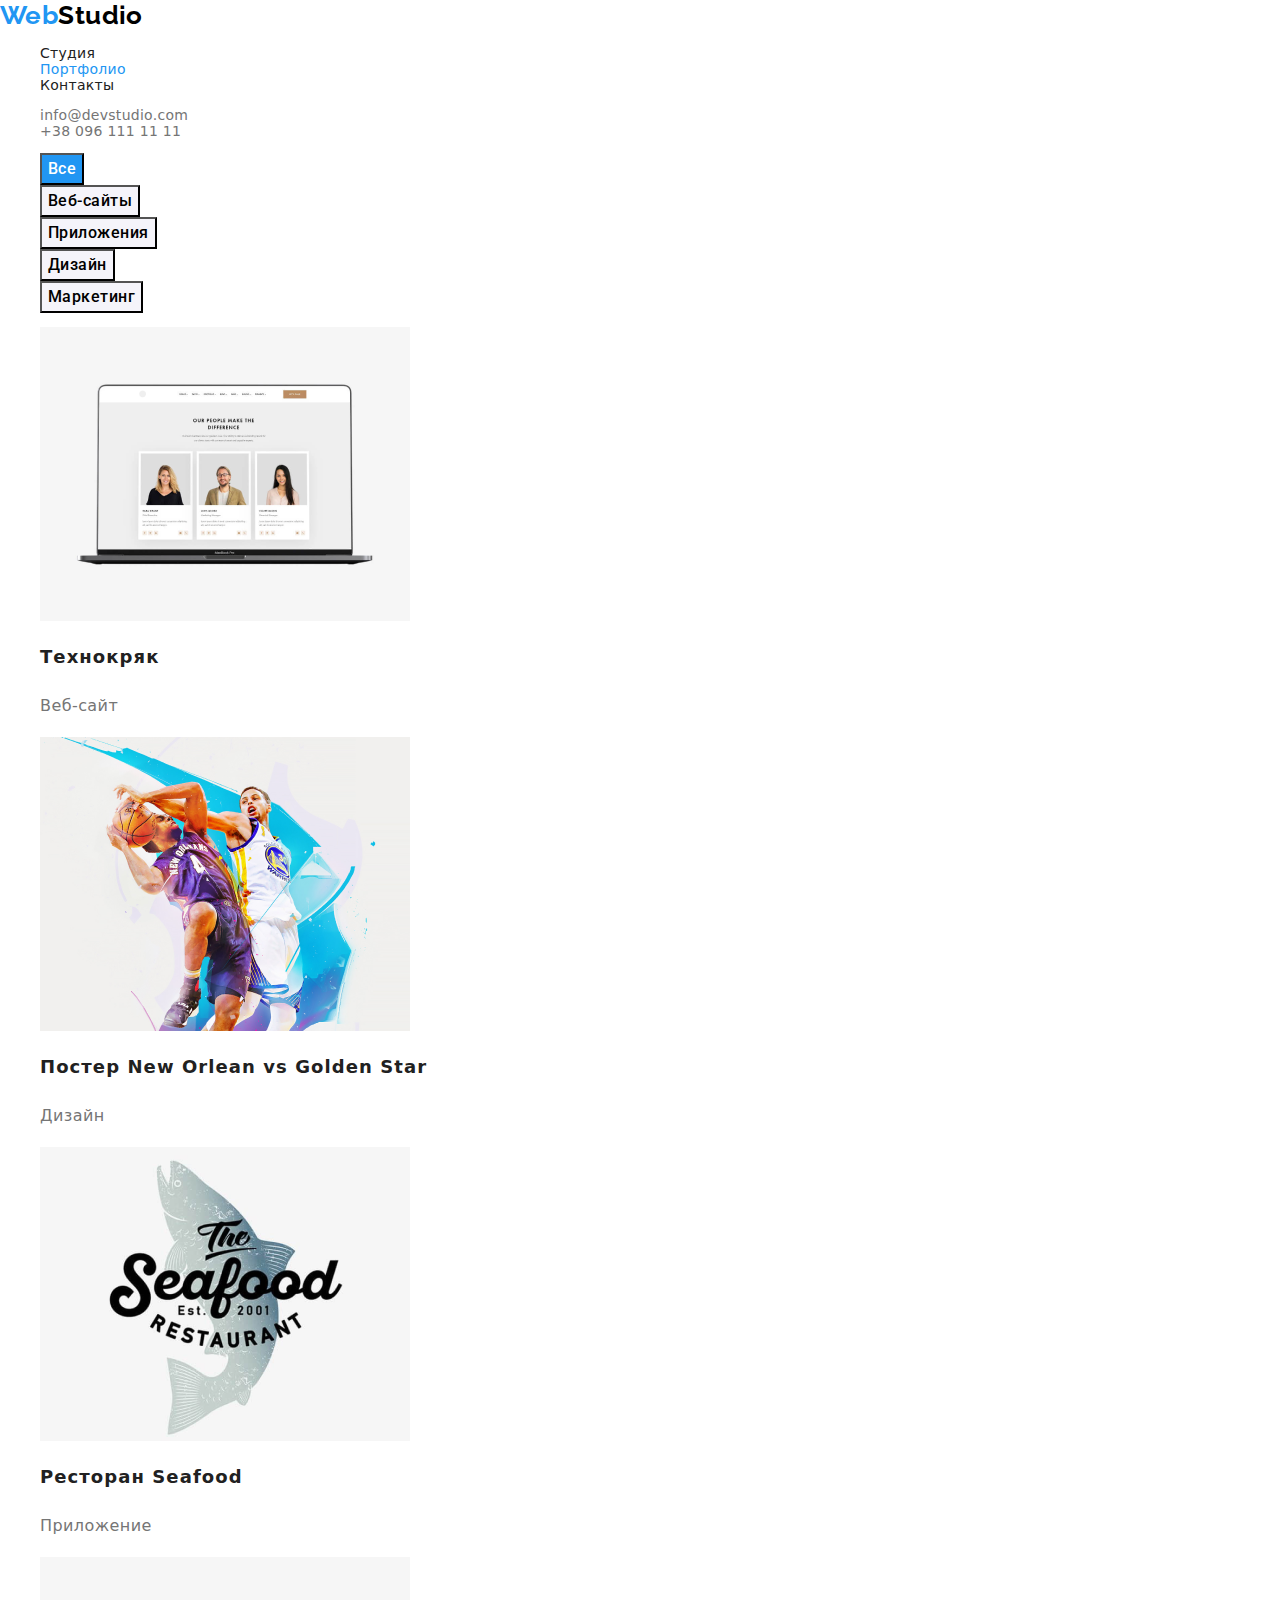
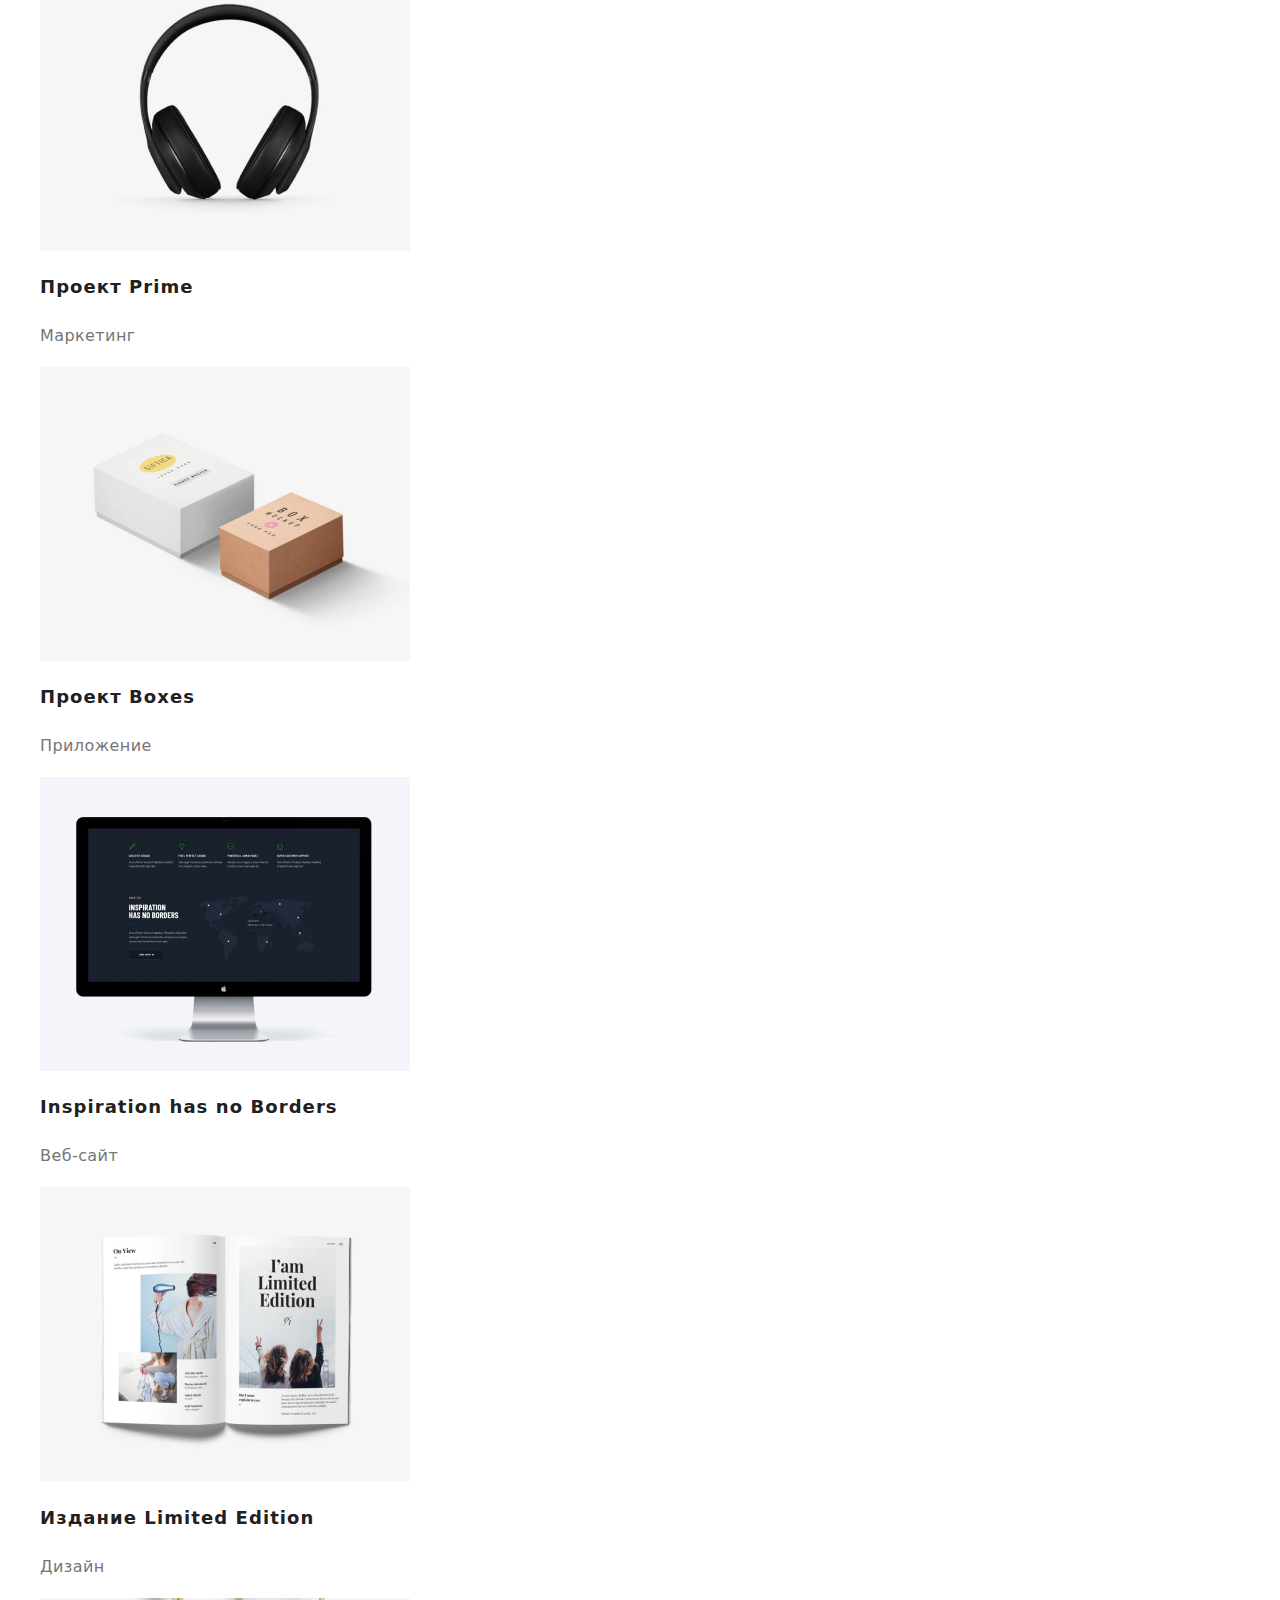
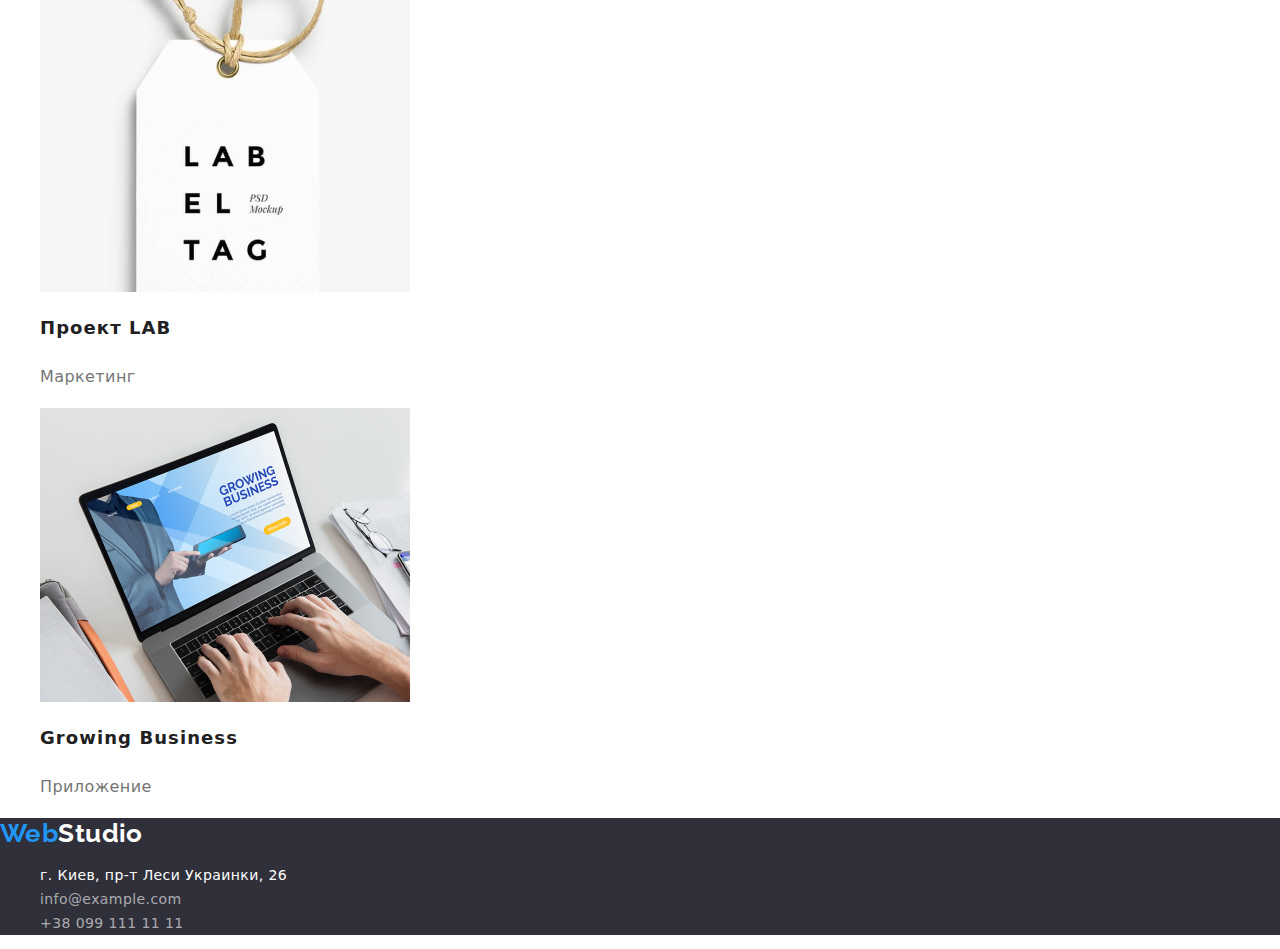
==== portfolio.html @ e18ed023 "add normalize" ====
<!DOCTYPE html>
<html lang="en">
  <head>
    <meta charset="UTF-8" />
    <meta http-equiv="X-UA-Compatible" content="IE=edge" />
    <meta name="viewport" content="width=device-width, initial-scale=1.0" />
    <link rel="stylesheet" href="./styles/styles.css" />
    <link rel="preconnect" href="https://fonts.googleapis.com" />
    <link rel="preconnect" href="https://fonts.gstatic.com" crossorigin />
    <!-- Normalize -->
    <link
      rel="stylesheet"
      href="https://cdnjs.cloudflare.com/ajax/libs/modern-normalize/1.0.0/modern-normalize.min.css"
    />
    <link
      href="https://fonts.googleapis.com/css2?family=Raleway:wght@700&family=Roboto:wght@400;500;700;900&display=swap"
      rel="stylesheet"
    />
    <title>Portfolio</title>
  </head>
  <body>
    <!-- header -->
    <header>
      <a href="./index.html" class="Web">Web<span class="Studio">Studio</span></a>
      <!-- nav -->
      <nav>
        <!-- pages -->
        <ul>
          <li>
            <a href="./index.html" class="header_text">Студия</a>
          </li>

          <li>
            <a href="./portfolio.html" class="header_text current">Портфолио</a>
          </li>

          <li>
            <a href="#" class="header_text">Контакты</a>
          </li>
        </ul>
      </nav>
      <!-- Contacts -->
      <ul class="contacts">
        <li>
          <a href="mailto:info@devstudio.com" class="contacts">info@devstudio.com</a>
        </li>

        <li>
          <a href="tel:+380961111111" class="contacts">+38 096 111 11 11</a>
        </li>
      </ul>
    </header>
    <!-- main -->
    <main>
      <section>
        <h1 class="visually-hidden">text</h1>
        <!-- button sect -->
        <ul>
          <li>
            <button type="button" class="btn_filter current_btn">Все</button>
          </li>
          <li>
            <button type="button" class="btn_filter">Веб-сайты</button>
          </li>
          <li>
            <button type="button" class="btn_filter">Приложения</button>
          </li>
          <li>
            <button type="button" class="btn_filter">Дизайн</button>
          </li>
          <li>
            <button type="button" class="btn_filter">Маркетинг</button>
          </li>
        </ul>
        <!-- img sect -->
        <ul>
          <li>
            <a href="#"
              ><img src="./images/portfolio/img1.png" alt="portfolio_pic" />
              <h2 class="img_text">Технокряк</h2>
              <p class="img_downer_text">Веб-сайт</p></a
            >
          </li>
          <li>
            <a href="#">
              <img src="./images/portfolio/img2.png" alt="portfolio_pic" />
              <h2 class="img_text">Постер New Orlean vs Golden Star</h2>
              <p class="img_downer_text">Дизайн</p></a
            >
          </li>
          <li>
            <a href="#">
              <img src="./images/portfolio/img3.png" alt="portfolio_pic" />
              <h2 class="img_text">Ресторан Seafood</h2>
              <p class="img_downer_text">Приложение</p></a
            >
          </li>
          <li>
            <a href="#">
              <img src="./images/portfolio/img4.png" alt="portfolio_pic" />
              <h2 class="img_text">Проект Prime</h2>
              <p class="img_downer_text">Маркетинг</p></a
            >
          </li>
          <li>
            <a href="#">
              <img src="./images/portfolio/img5.png" alt="portfolio_pic" />
              <h2 class="img_text">Проект Boxes</h2>
              <p class="img_downer_text">Приложение</p></a
            >
          </li>
          <li>
            <a href="#">
              <img src="./images/portfolio/img6.png" alt="portfolio_pic" />
              <h2 class="img_text">Inspiration has no Borders</h2>
              <p class="img_downer_text">Веб-сайт</p></a
            >
          </li>
          <li>
            <a href="#">
              <img src="./images/portfolio/img7.png" alt="portfolio_pic" />
              <h2 class="img_text">Издание Limited Edition</h2>
              <p class="img_downer_text">Дизайн</p></a
            >
          </li>
          <li>
            <a href="#">
              <img src="./images/portfolio/img8.png" alt="portfolio_pic" />
              <h2 class="img_text">Проект LAB</h2>
              <p class="img_downer_text">Маркетинг</p></a
            >
          </li>
          <li>
            <a href="#"
              ><img src="./images/portfolio/img9.png" alt="portfolio_pic" />
              <h2 class="img_text">Growing Business</h2>
              <p class="img_downer_text">Приложение</p></a
            >
          </li>
        </ul>
      </section>
    </main>
    <!-- footer -->
    <footer class="footer">
      <a href="./index.html" class="Web">Web<span class="footer_Studio">Studio</span></a>
      <address>
        <ul>
          <!-- footer map -->
          <li>
            <a
              href="https://goo.gl/maps/mLrUPEMYMxBehZcJ7"
              target="_blank"
              rel="noopener nofollow"
              class="footer_map"
              >г. Киев, пр-т Леси Украинки, 26</a
            >
          </li>

          <!-- footer contacts -->
          <li>
            <a href="mailto:info@example.com" class="footer_contacts">info@example.com</a>
          </li>
          <li>
            <a href="tel:+38099111111" class="footer_contacts">+38 099 111 11 11</a>
          </li>
        </ul>
      </address>
    </footer>
  </body>
</html>
---- styles/styles.css ----
:root {
  --accent_col: #2196f3;
  --focus_bg_col: #2196f3;
  --blue: #2196f3;
  --white: #ffffff;
  --contacts_col: #757575;
  --footer_contacts_col: rgba(255, 255, 255, 0.6);
  --Studio_text: #000000;
  --text_col: #212121;
  --undertittle_col: #757575;
  --our_team_bg_col: #f5f4fa;
  --main_bg_col: #2f303a;
  --btn_bg_cl: #2196f3;
  --btn_bg_darker_cl: #0a85eb;
  --btn_txt_cl: #ffffff;
}

/* common styles */
/* common styles */

.visually-hidden {
  position: absolute;
  width: 1px;
  height: 1px;
  margin: -1px;
  border: 0;
  padding: 0;

  white-space: nowrap;
  clip-path: inset(100%);
  clip: rect(0 0 0 0);
  overflow: hidden;
}

body {
  font-family: 'Roboto', sans-serif;
  font-size: 14px;
  letter-spacing: 0.03em;
  color: var(--text_col);

  background-color: var(--white);
}

a {
  text-decoration: none;
}
address,
.webstudio {
  font-style: normal;
}

ul {
  list-style: none;
}

/* hover & focus styles */
.header_text:hover,
.contacts:hover,
.footer_contacts:hover,
.footer_map:hover {
  color: var(--accent_col);
}
.btn:hover {
  color: var(--btn_txt_cl);
  background-color: var(--btn_bg_darker_cl);
}
.btn:focus {
  color: #ffffff;
}
.header_text:focus,
.contacts:focus,
.btn:focus,
.footer_contacts:focus,
.footer_map:focus {
  outline: none;
  box-shadow: 0 0 0 1.5px var(--focus_bg_col);
}

/* hover & focus styles end */

.btn {
  font-family: 'Roboto';
  font-weight: 700;
  font-size: 16px;
  line-height: calc(30 / 16);
  display: flex;
  align-items: center;
  text-align: center;
  letter-spacing: 0.06em;

  color: var(--btn_txt_cl);
  background-color: var(--btn_bg_cl);

  cursor: pointer;
}

/* common styles */
/* common styles */

/* index html styles */

.header {
  background-color: var(--white);
}
.Web {
  font-family: 'Raleway';
  font-weight: 700;
  font-size: 26px;
  line-height: calc(31 / 26);

  color: var(--blue);
}
.Studio {
  color: var(--Studio_text);
}
.header_text {
  font-weight: 500;
  font-size: 14px;
  line-height: calc(16 / 14);
  letter-spacing: 0.02em;

  color: var(--text_col);
}
.current {
  color: var(--accent_col);
}
.contacts {
  font-weight: 500;
  line-height: 16px;
  letter-spacing: 0.02em;

  color: var(--contacts_col);
}

/* Main */

.main_bg {
  background-color: var(--main_bg_col);
}
.main_text {
  font-weight: 900;
  font-size: 44px;
  line-height: calc(60 / 44);
  text-align: center;
  letter-spacing: 0.06em;
  text-transform: uppercase;

  color: var(--white);
}
.main_btn {
  /* text */

  font-weight: 700;
  font-size: 16px;
  line-height: calc(30 / 16);

  display: flex;
  align-items: center;
  text-align: center;
  letter-spacing: 0.06em;

  color: var(--white);

  /* btn bg */

  box-shadow: 0px 4px 4px rgba(0, 0, 0, 0.15);
  border-radius: 4px;
  background-color: var(--blue);
}

/* traits section */

.main_trait_text {
  font-weight: 700;
  font-size: 14px;
  line-height: calc(16 / 14);
  text-transform: uppercase;
}
.main_trait_downer_text {
  line-height: 24px;

  color: var(--undertittle_col);
}

/* what are we doing section */

.wawd_section_tittle {
  font-weight: 700;
  font-size: 36px;
  line-height: calc(42 / 36);
  text-align: center;
}
/*  */
/*  */
/*  */
/*  */

/* our team section */

.our_team_sect {
  background-color: var(--our_team_bg_col);
}
.our_team_text {
  font-weight: 700;
  font-size: 36px;
  line-height: calc(42 / 36);
  text-align: center;
}
.our_team_name_text {
  font-weight: 500;
  font-size: 16px;
  line-height: calc(19 / 16);
  text-align: center;
}
.our_team_job_tittle {
  font-weight: 400;
  font-size: 16px;
  line-height: calc(19 / 16);
  text-align: center;

  color: var(--undertittle_col);
}

/* footer */

.footer {
  background-color: var(--main_bg_col);
}
.footer_Studio {
  color: var(--white);
}
.footer_map {
  line-height: 24px;

  color: var(--white);
}
.footer_contacts {
  line-height: 24px;

  color: var(--footer_contacts_col);
}

/* portfolio.html styles */

/* main, button sect */

.btn_filter {
  font-family: 'Roboto';
  font-weight: 500;
  font-size: 16px;
  line-height: calc(26 / 16);
  text-align: center;
  letter-spacing: 0.03em;
  background: #f5f4fa;

  cursor: pointer;
}
.btn_filter:hover {
  background-color: var(--btn_bg_cl);
  color: var(--btn_txt_cl);
}
.btn_filter:focus {
  background-color: var(--btn_bg_cl);
  color: var(--btn_txt_cl);
}
.current_btn {
  color: var(--btn_txt_cl);
  background-color: var(--btn_bg_cl);
}

/* img sect */
.img_text {
  font-weight: 700;
  font-size: 18px;
  line-height: calc(36 / 18);
  color: var(--text_col);
  letter-spacing: 0.06em;
}
.img_downer_text {
  font-size: 16px;
  line-height: calc(30 / 16);

  color: var(--undertittle_col);
}
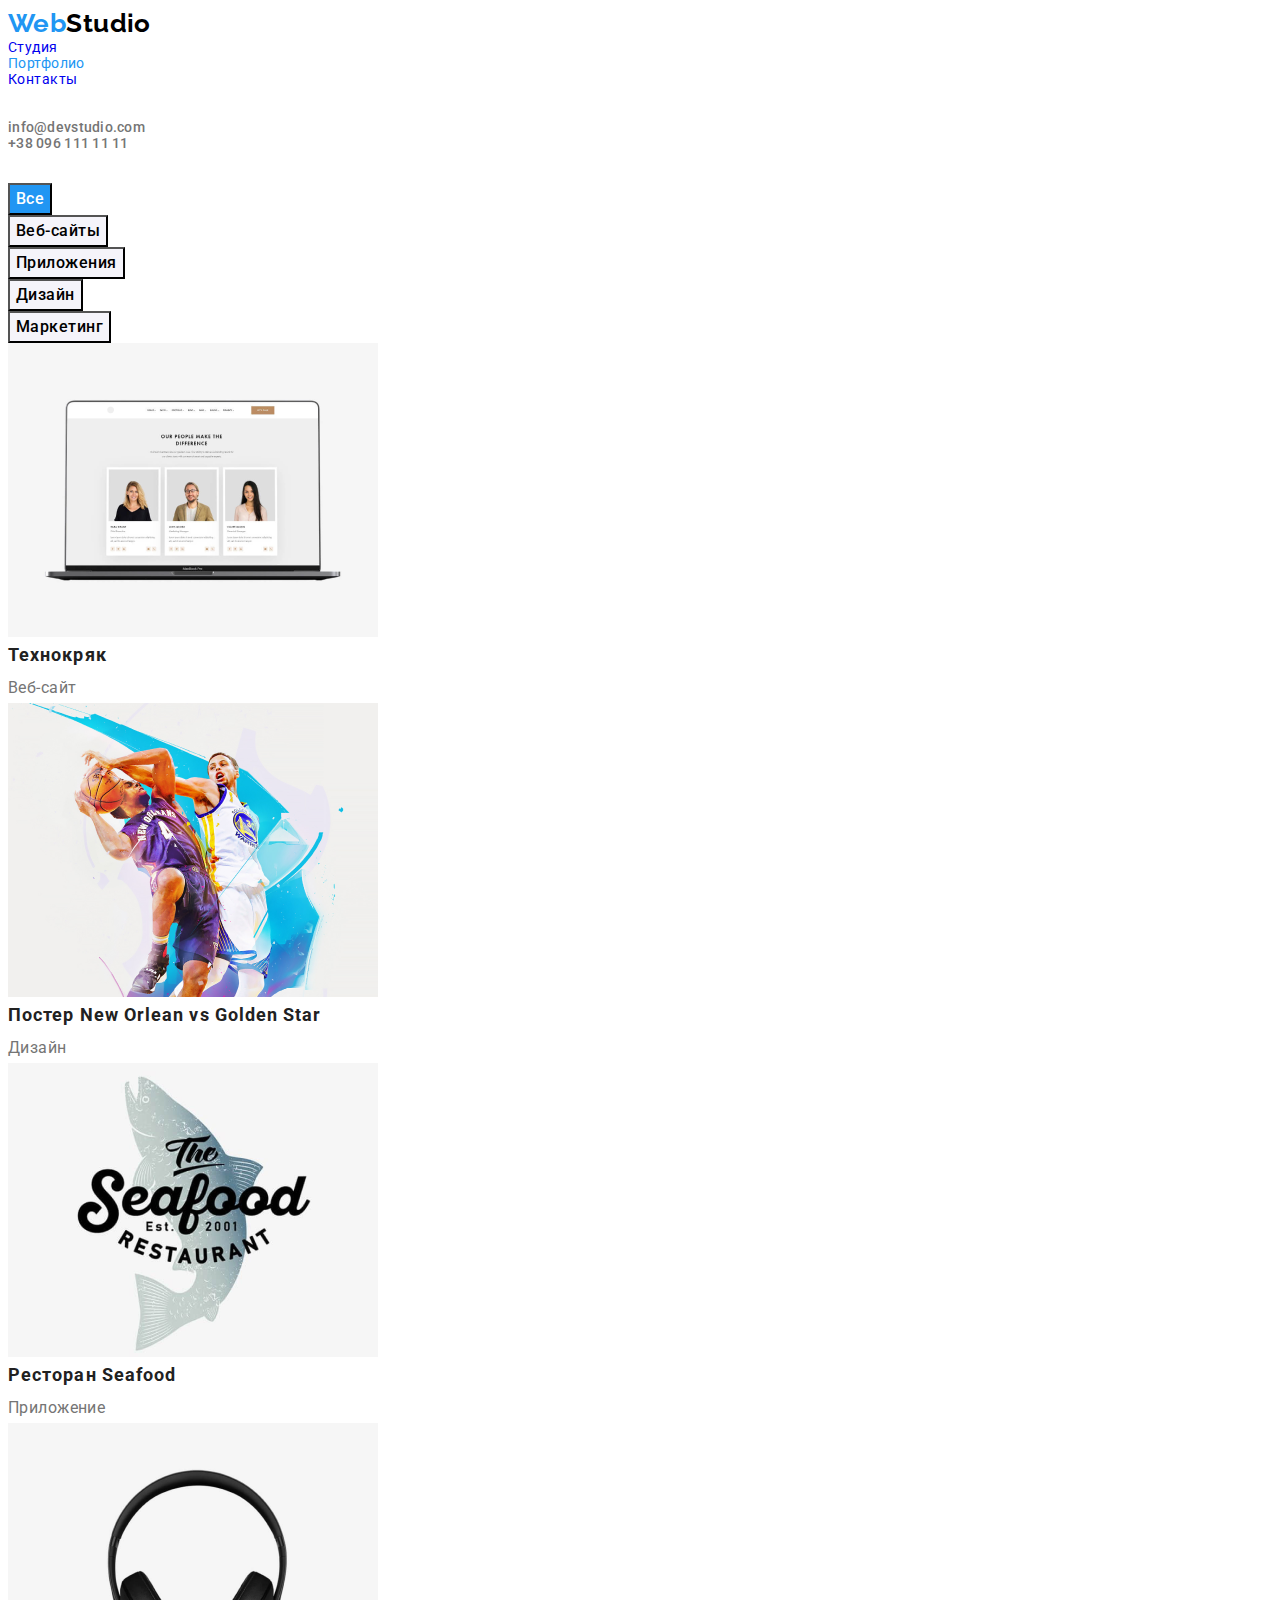
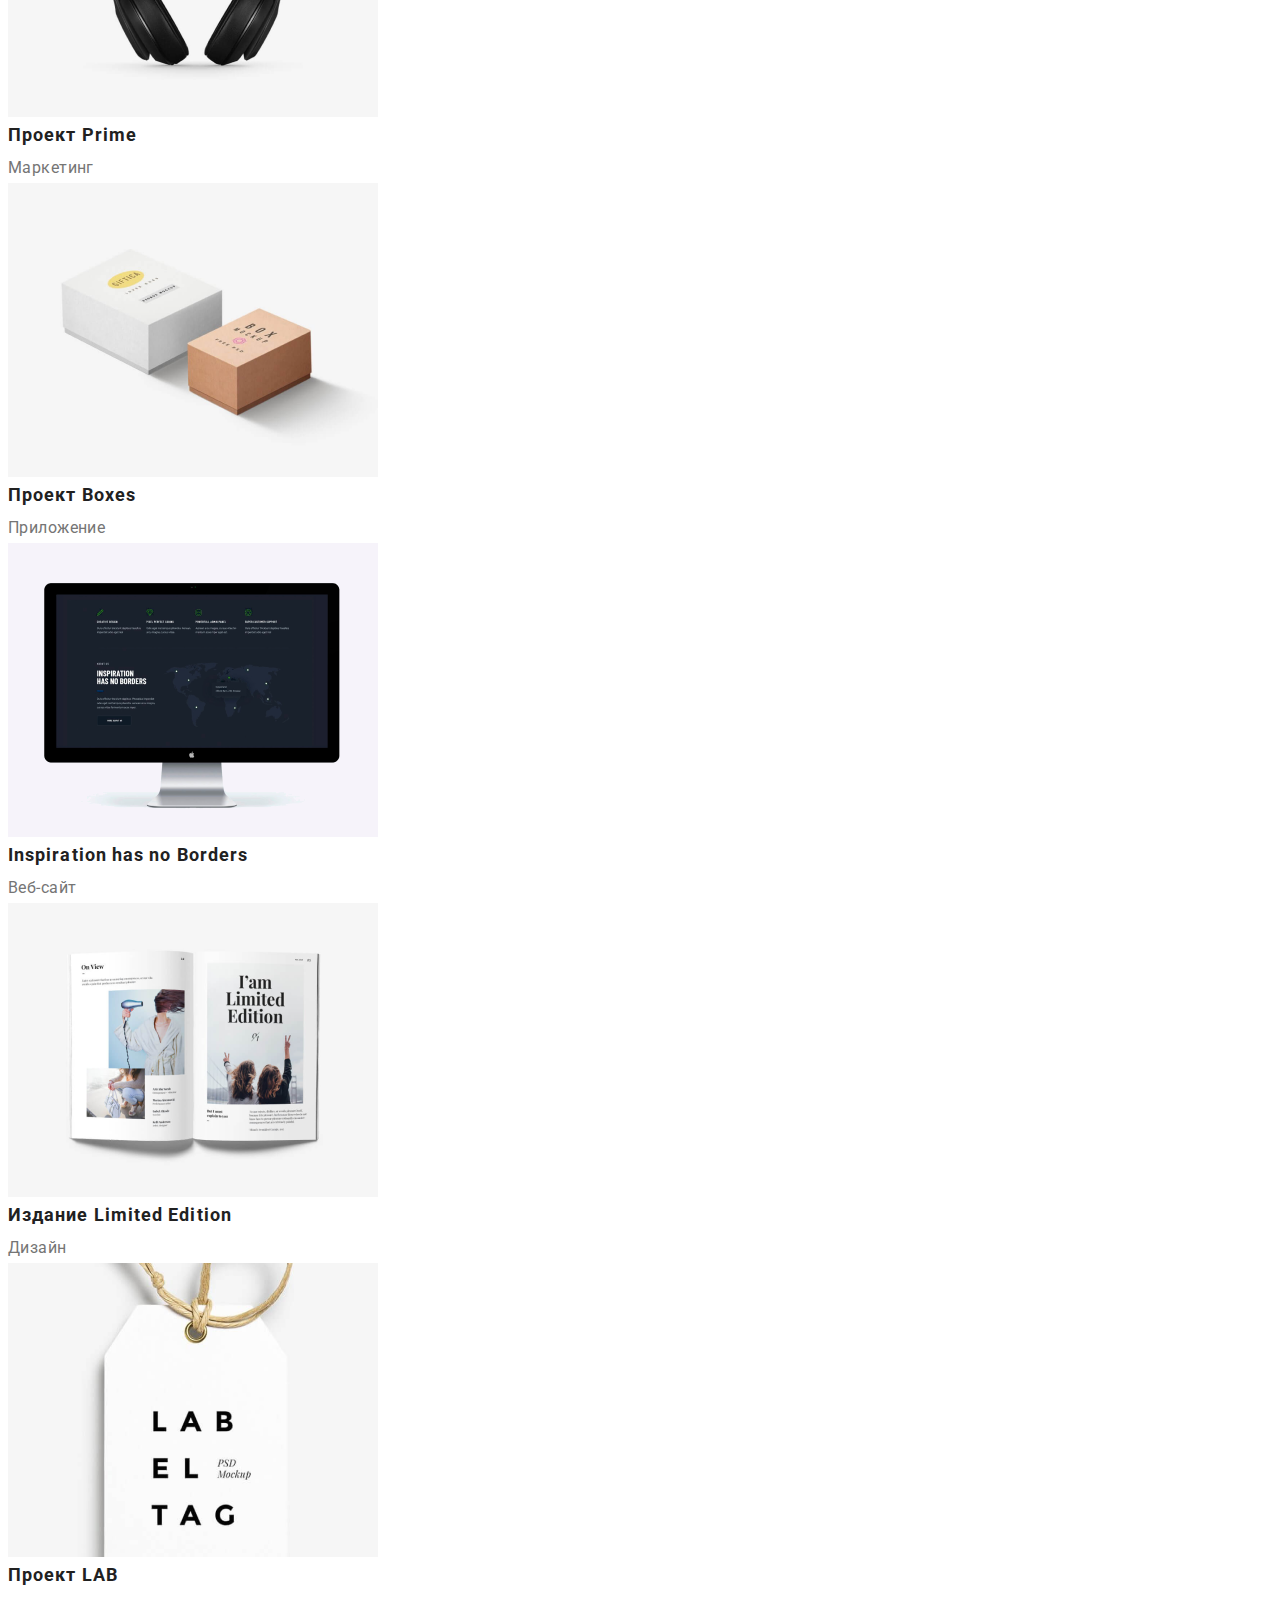
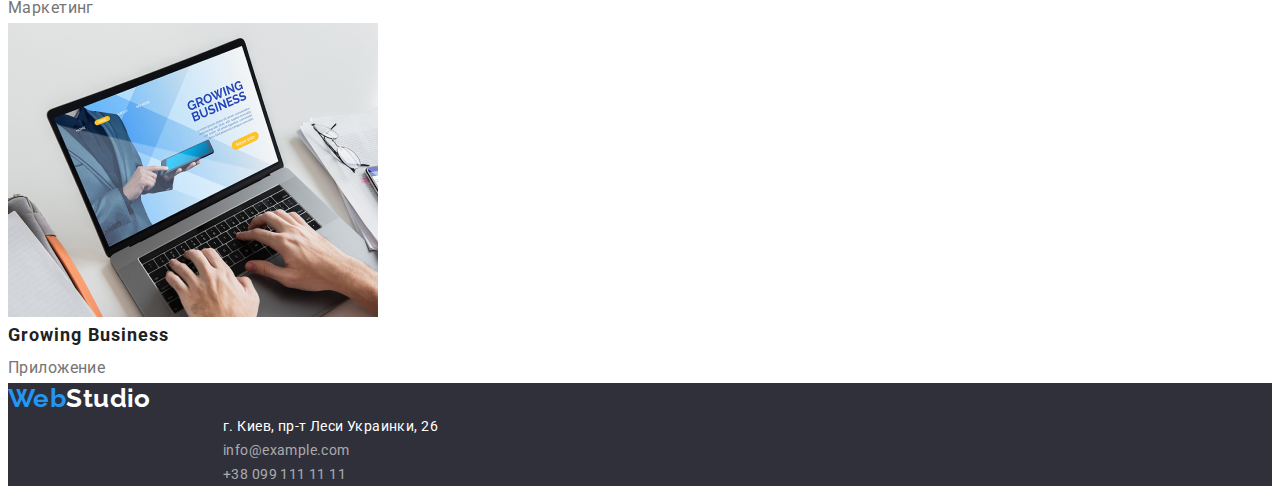
==== commit 126e6d86: "add normalize in portfolio" ====
--- a/portfolio.html
+++ b/portfolio.html
@@ -4,19 +4,22 @@
     <meta charset="UTF-8" />
     <meta http-equiv="X-UA-Compatible" content="IE=edge" />
     <meta name="viewport" content="width=device-width, initial-scale=1.0" />
-    <link rel="stylesheet" href="./styles/styles.css" />
-    <link rel="preconnect" href="https://fonts.googleapis.com" />
-    <link rel="preconnect" href="https://fonts.gstatic.com" crossorigin />
+    <title>Portfolio</title>
     <!-- Normalize -->
     <link
       rel="stylesheet"
-      href="https://cdnjs.cloudflare.com/ajax/libs/modern-normalize/1.0.0/modern-normalize.min.css"
+      href="https://cdnjs.cloudflare.com/ajax/libs/modern-normalize/1.1.0/modern-normalize.min.css"
+      integrity="sha512-wpPYUAdjBVSE4KJnH1VR1HeZfpl1ub8YT/NKx4PuQ5NmX2tKuGu6U/JRp5y+Y8XG2tV+wKQpNHVUX03MfMFn9Q=="
+      crossorigin="anonymous"
+      referrerpolicy="no-referrer"
     />
+    <link rel="preconnect" href="https://fonts.googleapis.com" />
+    <link rel="preconnect" href="https://fonts.gstatic.com" crossorigin />
     <link
       href="https://fonts.googleapis.com/css2?family=Raleway:wght@700&family=Roboto:wght@400;500;700;900&display=swap"
       rel="stylesheet"
     />
-    <title>Portfolio</title>
+    <link rel="stylesheet" href="./styles/styles.css" />
   </head>
   <body>
     <!-- header -->
--- a/styles/styles.css
+++ b/styles/styles.css
@@ -1,8 +1,32 @@
+img {
+  display: block;
+  max-width: 100%;
+  height: auto;
+}
+a {
+  text-decoration: none;
+  /* display: block; */
+}
+.visually-hidden {
+  position: absolute;
+  width: 1px;
+  height: 1px;
+  margin: -1px;
+  border: 0;
+  padding: 0;
+
+  white-space: nowrap;
+  clip-path: inset(100%);
+  clip: rect(0 0 0 0);
+  overflow: hidden;
+}
+
 :root {
   --accent_col: #2196f3;
   --focus_bg_col: #2196f3;
   --blue: #2196f3;
   --white: #ffffff;
+  --header_line_color: #ececec;
   --contacts_col: #757575;
   --footer_contacts_col: rgba(255, 255, 255, 0.6);
   --Studio_text: #000000;
@@ -14,24 +38,6 @@
   --btn_bg_darker_cl: #0a85eb;
   --btn_txt_cl: #ffffff;
 }
-
-/* common styles */
-/* common styles */
-
-.visually-hidden {
-  position: absolute;
-  width: 1px;
-  height: 1px;
-  margin: -1px;
-  border: 0;
-  padding: 0;
-
-  white-space: nowrap;
-  clip-path: inset(100%);
-  clip: rect(0 0 0 0);
-  overflow: hidden;
-}
-
 body {
   font-family: 'Roboto', sans-serif;
   font-size: 14px;
@@ -41,20 +47,53 @@
   background-color: var(--white);
 }
 
-a {
-  text-decoration: none;
-}
+h1,
+h2,
+h3,
+h4,
+h5,
+h6,
+p {
+  margin: 0;
+}
+ul {
+  list-style: none;
+  margin: 0;
+  padding: 0;
+}
+
+.list {
+  list-style: none;
+  padding-left: 0;
+  margin: 0;
+}
+
 address,
 .webstudio {
   font-style: normal;
 }
 
-ul {
-  list-style: none;
-}
-
-/* hover & focus styles */
-.header_text:hover,
+/* common styles */
+/* common styles */
+
+.container {
+  width: 1200px;
+  margin: 0 auto;
+  padding: 0 15px;
+}
+.flex_container {
+  display: flex;
+  align-items: center;
+}
+.our_team_text_container {
+  padding: 30px;
+}
+.section {
+  padding-top: 94px;
+  padding-bottom: 94px;
+}
+
+.nav_text:hover,
 .contacts:hover,
 .footer_contacts:hover,
 .footer_map:hover {
@@ -67,7 +106,7 @@
 .btn:focus {
   color: #ffffff;
 }
-.header_text:focus,
+.nav_text:focus,
 .contacts:focus,
 .btn:focus,
 .footer_contacts:focus,
@@ -76,32 +115,15 @@
   box-shadow: 0 0 0 1.5px var(--focus_bg_col);
 }
 
-/* hover & focus styles end */
-
-.btn {
-  font-family: 'Roboto';
-  font-weight: 700;
-  font-size: 16px;
-  line-height: calc(30 / 16);
-  display: flex;
-  align-items: center;
-  text-align: center;
-  letter-spacing: 0.06em;
-
-  color: var(--btn_txt_cl);
-  background-color: var(--btn_bg_cl);
-
-  cursor: pointer;
-}
-
-/* common styles */
-/* common styles */
-
+/* common styles end */
 /* index html styles */
 
 .header {
-  background-color: var(--white);
-}
+  height: 80px;
+
+  border-bottom: 1px solid var(--header_line_color);
+}
+
 .Web {
   font-family: 'Raleway';
   font-weight: 700;
@@ -113,14 +135,38 @@
 .Studio {
   color: var(--Studio_text);
 }
-.header_text {
+.nav {
+  margin-left: 93px;
+}
+.nav_list_block {
+  display: flex;
+}
+.nav_list:not(:first-child) {
+  margin-left: 50px;
+}
+.nav_text {
   font-weight: 500;
   font-size: 14px;
   line-height: calc(16 / 14);
   letter-spacing: 0.02em;
 
+  padding: 32px 0;
+  display: block;
+
   color: var(--text_col);
 }
+.contacts_header_list_block {
+  display: flex;
+  margin-left: auto;
+}
+/* .contacts_li {
+  margin-left: 50px;
+} */
+
+.phone_header {
+  margin-left: 50px;
+}
+
 .current {
   color: var(--accent_col);
 }
@@ -130,14 +176,22 @@
   letter-spacing: 0.02em;
 
   color: var(--contacts_col);
-}
-
-/* Main */
+  padding: 32px 0;
+}
 
 .main_bg {
+  padding: 200px 0;
+  text-align: center;
+
+  /* text-align   -   выравнивает кнопку по центру, т.к. кнопка - строчный элемент. */
+
   background-color: var(--main_bg_col);
 }
 .main_text {
+  /* flex: content; */
+  width: 696px;
+  margin: 0 auto;
+
   font-weight: 900;
   font-size: 44px;
   line-height: calc(60 / 44);
@@ -147,7 +201,7 @@
 
   color: var(--white);
 }
-.main_btn {
+.main_btn_unknown_class {
   /* text */
 
   font-weight: 700;
@@ -167,44 +221,108 @@
   border-radius: 4px;
   background-color: var(--blue);
 }
-
-/* traits section */
-
-.main_trait_text {
+.btn_container {
+  padding-top: 30px;
+  padding-left: 700px;
+}
+.btn {
+  min-width: 200px;
+  /* height: 50px; */
+  padding: 10px 32px;
+  margin-top: 30px;
+
+  border: none;
+
+  box-shadow: 0px 4px 4px rgba(0, 0, 0, 0.15);
+  border-radius: 4px;
+
+  font-family: 'Roboto';
+  font-weight: 700;
+  font-size: 16px;
+  line-height: calc(30 / 16);
+
+  align-items: center;
+  text-align: center;
+  letter-spacing: 0.06em;
+
+  color: var(--btn_txt_cl);
+  background-color: var(--btn_bg_cl);
+
+  cursor: pointer;
+}
+
+.traits_list_block {
+  display: flex;
+  height: 101px;
+}
+.trait_text {
   font-weight: 700;
   font-size: 14px;
   line-height: calc(16 / 14);
   text-transform: uppercase;
 }
-.main_trait_downer_text {
+.trait_downer_text {
+  width: 270px;
+  /* height: 75px; */
   line-height: 24px;
 
   color: var(--undertittle_col);
 }
 
-/* what are we doing section */
-
-.wawd_section_tittle {
+.wawd_block {
+  /* width: 1170px; */
+  /* height: 386px; */
+  /* padding: 94px 0; */
+  text-align: center;
+}
+.wawd_tittle {
+  /* width: 376px; */
+  /* height: 42px; */
+  margin: 0 auto;
+
   font-weight: 700;
   font-size: 36px;
   line-height: calc(42 / 36);
-  text-align: center;
-}
-/*  */
-/*  */
-/*  */
-/*  */
-
-/* our team section */
+}
+.wawd_list {
+  display: flex;
+  padding-top: 50px;
+  /* margin-left: 0px; */
+}
+
+.wawd_list_pic:not(:first-child) {
+  margin-left: 30px;
+}
 
 .our_team_sect {
+  margin-top: 94px;
+  padding-bottom: 94px;
+  text-align: center;
   background-color: var(--our_team_bg_col);
 }
 .our_team_text {
+  margin: 0 auto;
+  padding-top: 94px;
+
   font-weight: 700;
   font-size: 36px;
   line-height: calc(42 / 36);
-  text-align: center;
+}
+.our_team_list_block {
+  display: flex;
+  padding-top: 50px;
+}
+/* .our-team_list_block:not(:first-child) {
+  padding-left: 215px;
+} */
+.our_team_pic {
+  margin-left: 30px;
+  background: #ffffff;
+  /* material shadow v1 */
+
+  box-shadow: 0px 1px 3px rgba(0, 0, 0, 0.12), 0px 1px 1px rgba(0, 0, 0, 0.14),
+    0px 2px 1px rgba(0, 0, 0, 0.2);
+  border-radius: 0px 0px 4px 4px;
 }
 .our_team_name_text {
   font-weight: 500;
@@ -224,25 +342,52 @@
 /* footer */
 
 .footer {
+  /* height: 252px; */
+
   background-color: var(--main_bg_col);
 }
+
+.footer_web {
+  font-family: 'Raleway';
+  font-weight: 700;
+  font-size: 26px;
+  line-height: calc(31 / 26);
+
+  padding-top: 60px;
+  padding-left: 215px;
+
+  color: var(--blue);
+}
 .footer_Studio {
+
   color: var(--white);
 }
+.footer_contacts_block {
+  padding-top: 20px;
+}
+
 .footer_map {
   line-height: 24px;
+  padding-left: 215px;
+
+  width: 231px;
+  height: 21px;
 
   color: var(--white);
 }
 .footer_contacts {
   line-height: 24px;
 
+  width: 231px;
+  height: 21px;
+
+  padding-left: 215px;
+  padding-top: 9px;
+
   color: var(--footer_contacts_col);
 }
 
 /* portfolio.html styles */
-
-/* main, button sect */
 
 .btn_filter {
   font-family: 'Roboto';
@@ -268,7 +413,6 @@
   background-color: var(--btn_bg_cl);
 }
 
-/* img sect */
 .img_text {
   font-weight: 700;
   font-size: 18px;
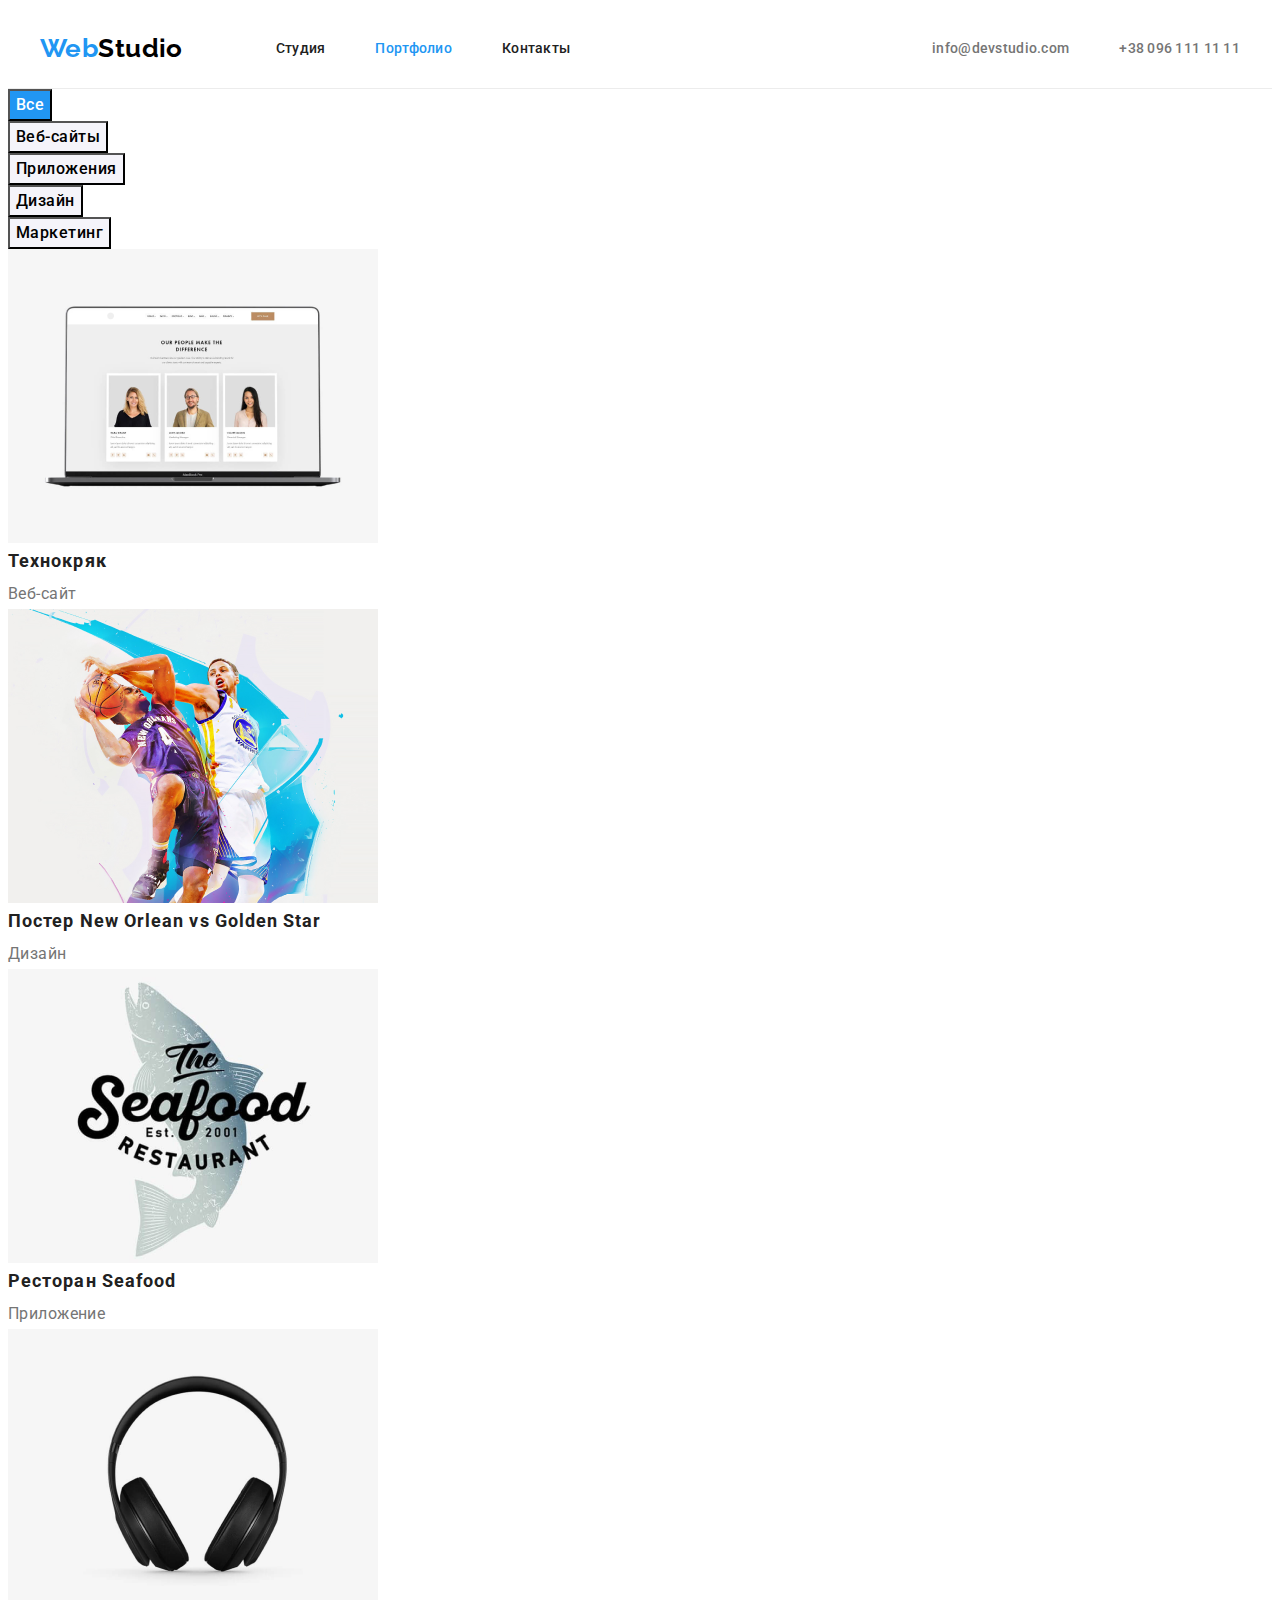
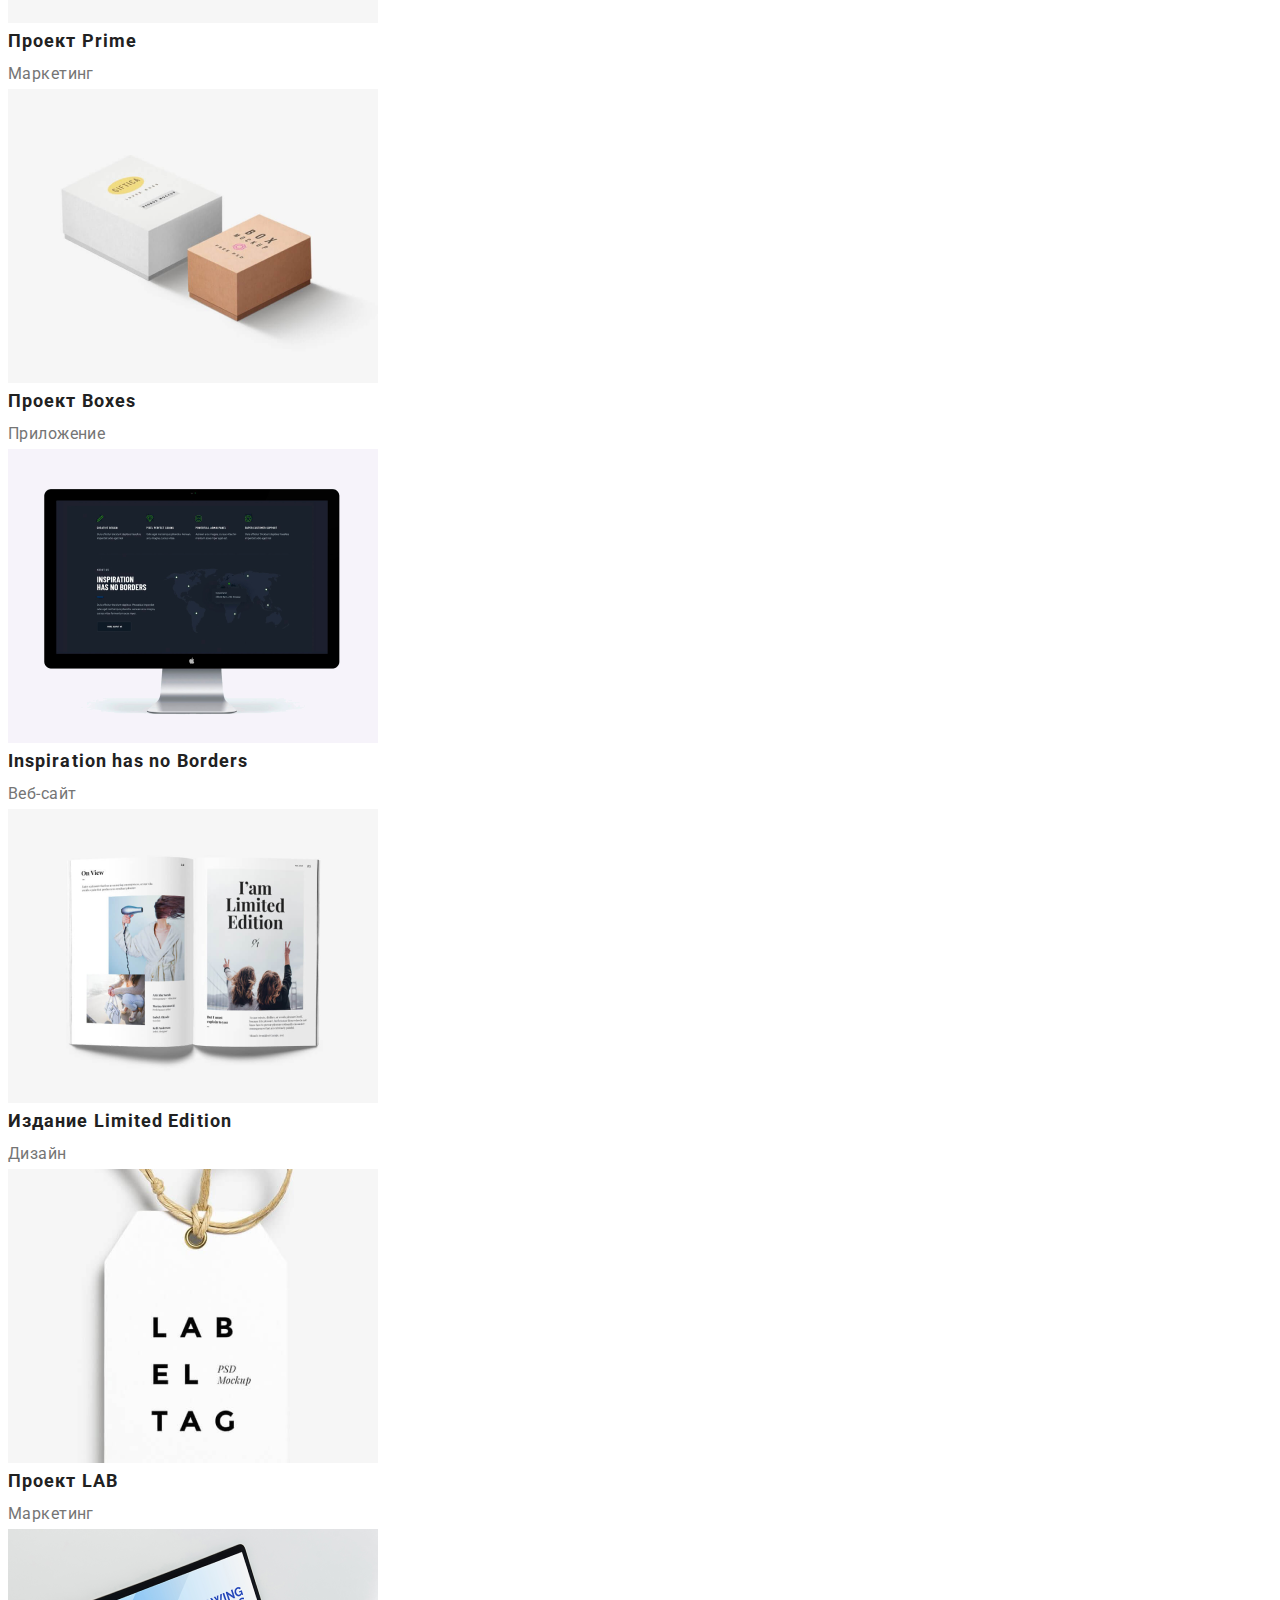
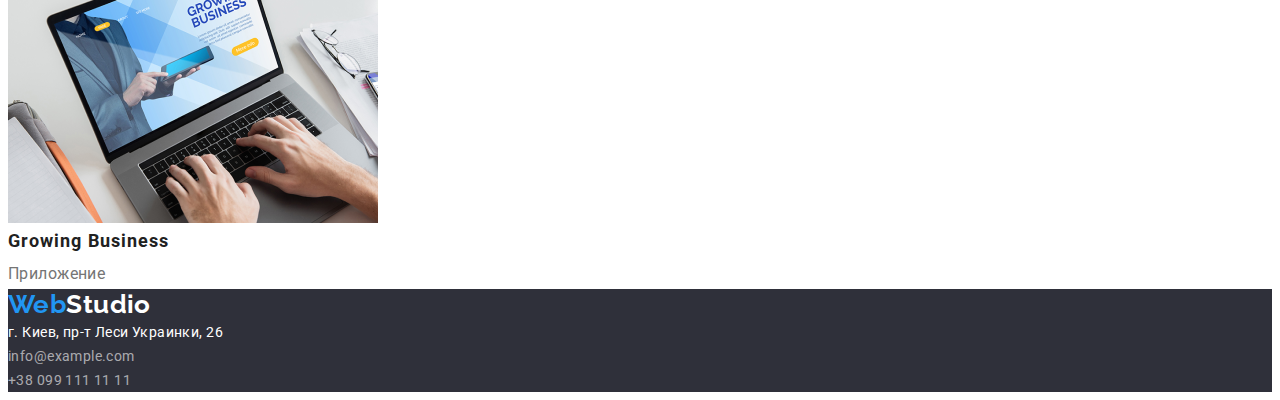
==== commit 39271185: "end index html" ====
--- a/portfolio.html
+++ b/portfolio.html
@@ -23,35 +23,33 @@
   </head>
   <body>
     <!-- header -->
-    <header>
-      <a href="./index.html" class="Web">Web<span class="Studio">Studio</span></a>
-      <!-- nav -->
-      <nav>
-        <!-- pages -->
-        <ul>
-          <li>
-            <a href="./index.html" class="header_text">Студия</a>
+    <header class="header">
+      <div class="container flex_container">
+        <a href="./index.html" class="Web webstudio">Web<span class="Studio">Studio</span></a>
+        <!-- nav -->
+        <nav class="nav">
+          <ul class="nav_list_block list">
+            <li class="nav_list">
+              <a href="./index.html" class="nav_text">Студия</a>
+            </li>
+            <li class="nav_list">
+              <a href="./portfolio.html" class="nav_text current">Портфолио</a>
+            </li>
+            <li class="nav_list">
+              <a href="#" class="nav_text">Контакты</a>
+            </li>
+          </ul>
+        </nav>
+        <!-- Contacts -->
+        <ul class="contacts_header_list_block list">
+          <li class="contacts_li">
+            <a href="mailto:info@devstudio.com" class="contacts">info@devstudio.com</a>
           </li>
-
-          <li>
-            <a href="./portfolio.html" class="header_text current">Портфолио</a>
-          </li>
-
-          <li>
-            <a href="#" class="header_text">Контакты</a>
+          <li class="phone_header contacts_li">
+            <a href="tel:+380961111111" class="contacts">+38 096 111 11 11</a>
           </li>
         </ul>
-      </nav>
-      <!-- Contacts -->
-      <ul class="contacts">
-        <li>
-          <a href="mailto:info@devstudio.com" class="contacts">info@devstudio.com</a>
-        </li>
-
-        <li>
-          <a href="tel:+380961111111" class="contacts">+38 096 111 11 11</a>
-        </li>
-      </ul>
+      </div>
     </header>
     <!-- main -->
     <main>
--- a/styles/styles.css
+++ b/styles/styles.css
@@ -312,9 +312,6 @@
   display: flex;
   padding-top: 50px;
 }
-/* .our-team_list_block:not(:first-child) {
-  padding-left: 215px;
-} */
 .our_team_pic {
   margin-left: 30px;
   background: #ffffff;
@@ -353,36 +350,28 @@
   font-size: 26px;
   line-height: calc(31 / 26);
 
-  padding-top: 60px;
-  padding-left: 215px;
+  /* padding-top: 60px; */
+  /* padding-left: 215px; */
 
   color: var(--blue);
 }
 .footer_Studio {
-
   color: var(--white);
 }
 .footer_contacts_block {
   padding-top: 20px;
 }
+.footer_contacts_item:not(:first-child) {
+  padding-top: 9px;
+}
 
 .footer_map {
   line-height: 24px;
-  padding-left: 215px;
-
-  width: 231px;
-  height: 21px;
 
   color: var(--white);
 }
 .footer_contacts {
   line-height: 24px;
-
-  width: 231px;
-  height: 21px;
-
-  padding-left: 215px;
-  padding-top: 9px;
 
   color: var(--footer_contacts_col);
 }
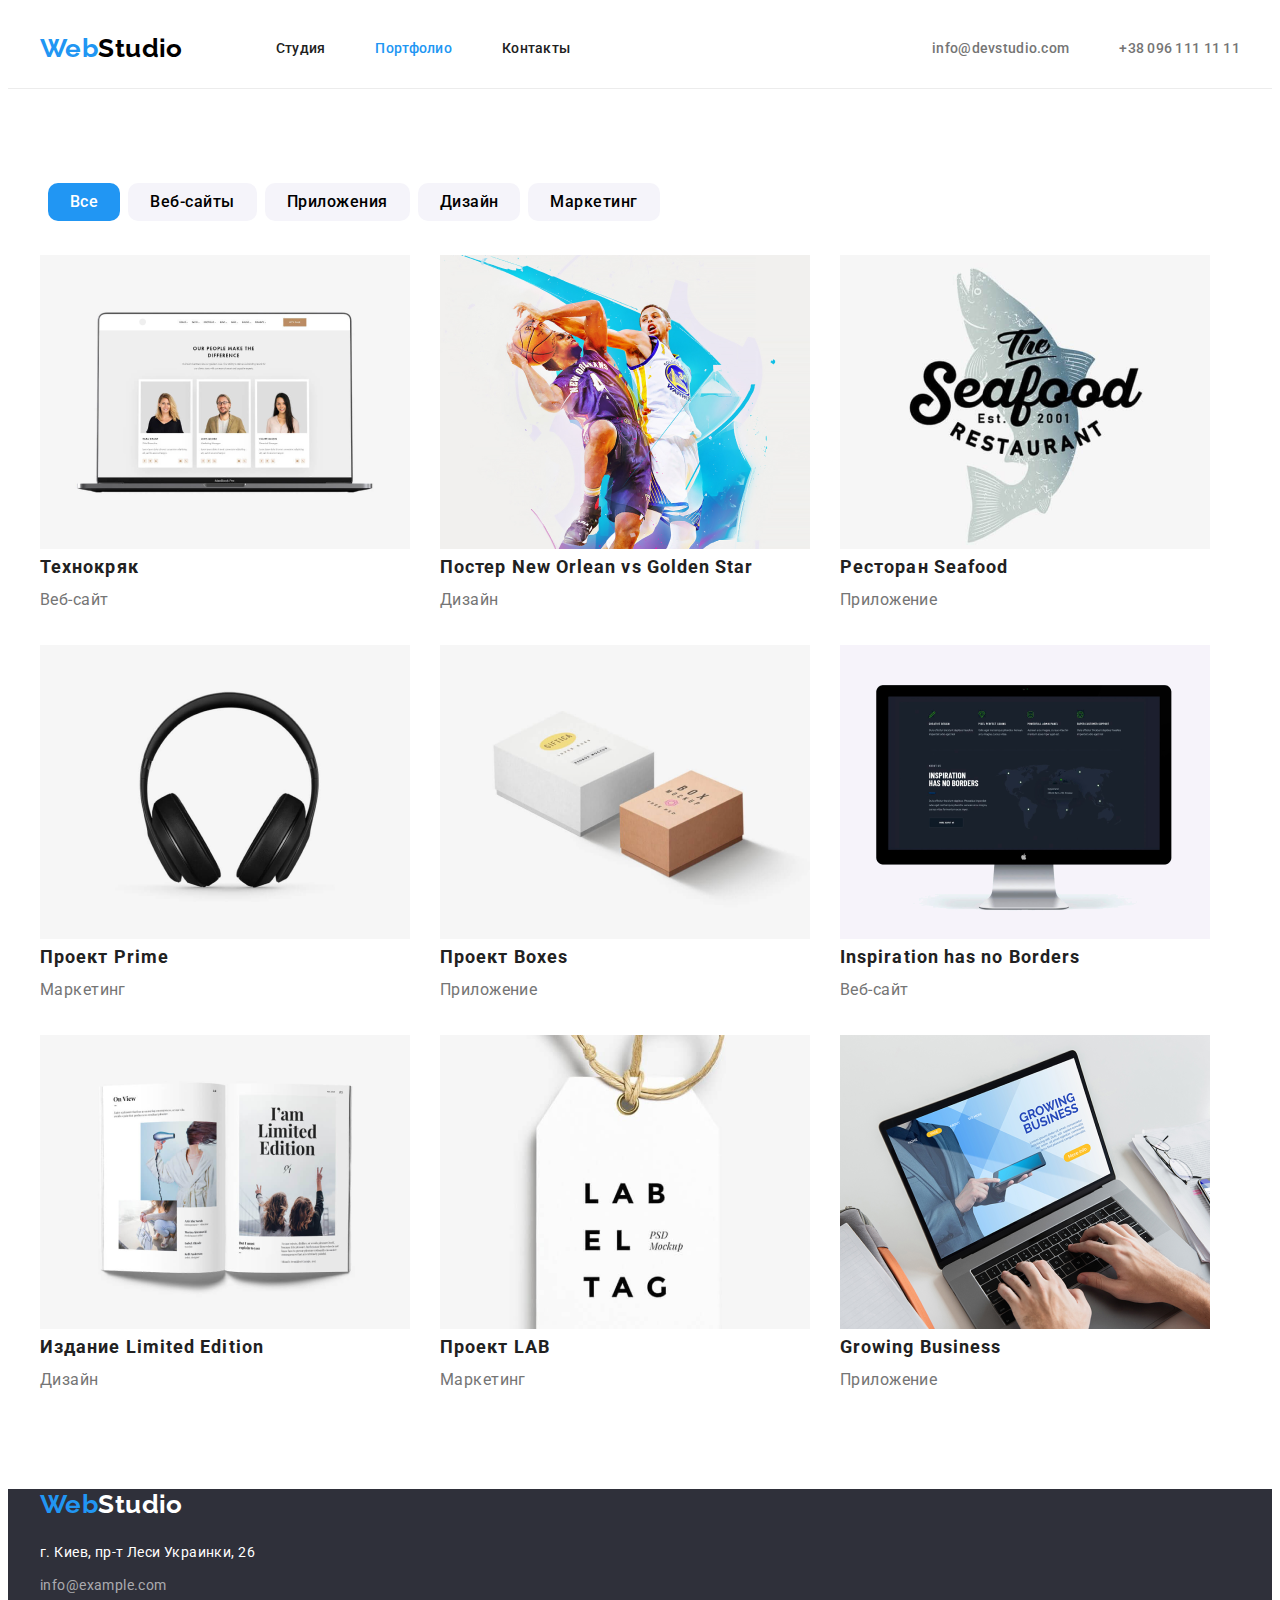
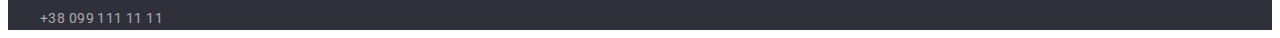
==== commit c34811b2: "portfolio pic section ready" ====
--- a/portfolio.html
+++ b/portfolio.html
@@ -53,119 +53,123 @@
     </header>
     <!-- main -->
     <main>
-      <section>
-        <h1 class="visually-hidden">text</h1>
-        <!-- button sect -->
-        <ul>
-          <li>
-            <button type="button" class="btn_filter current_btn">Все</button>
-          </li>
-          <li>
-            <button type="button" class="btn_filter">Веб-сайты</button>
-          </li>
-          <li>
-            <button type="button" class="btn_filter">Приложения</button>
-          </li>
-          <li>
-            <button type="button" class="btn_filter">Дизайн</button>
-          </li>
-          <li>
-            <button type="button" class="btn_filter">Маркетинг</button>
-          </li>
-        </ul>
-        <!-- img sect -->
-        <ul>
-          <li>
-            <a href="#"
-              ><img src="./images/portfolio/img1.png" alt="portfolio_pic" />
-              <h2 class="img_text">Технокряк</h2>
-              <p class="img_downer_text">Веб-сайт</p></a
-            >
-          </li>
-          <li>
-            <a href="#">
-              <img src="./images/portfolio/img2.png" alt="portfolio_pic" />
-              <h2 class="img_text">Постер New Orlean vs Golden Star</h2>
-              <p class="img_downer_text">Дизайн</p></a
-            >
-          </li>
-          <li>
-            <a href="#">
-              <img src="./images/portfolio/img3.png" alt="portfolio_pic" />
-              <h2 class="img_text">Ресторан Seafood</h2>
-              <p class="img_downer_text">Приложение</p></a
-            >
-          </li>
-          <li>
-            <a href="#">
-              <img src="./images/portfolio/img4.png" alt="portfolio_pic" />
-              <h2 class="img_text">Проект Prime</h2>
-              <p class="img_downer_text">Маркетинг</p></a
-            >
-          </li>
-          <li>
-            <a href="#">
-              <img src="./images/portfolio/img5.png" alt="portfolio_pic" />
-              <h2 class="img_text">Проект Boxes</h2>
-              <p class="img_downer_text">Приложение</p></a
-            >
-          </li>
-          <li>
-            <a href="#">
-              <img src="./images/portfolio/img6.png" alt="portfolio_pic" />
-              <h2 class="img_text">Inspiration has no Borders</h2>
-              <p class="img_downer_text">Веб-сайт</p></a
-            >
-          </li>
-          <li>
-            <a href="#">
-              <img src="./images/portfolio/img7.png" alt="portfolio_pic" />
-              <h2 class="img_text">Издание Limited Edition</h2>
-              <p class="img_downer_text">Дизайн</p></a
-            >
-          </li>
-          <li>
-            <a href="#">
-              <img src="./images/portfolio/img8.png" alt="portfolio_pic" />
-              <h2 class="img_text">Проект LAB</h2>
-              <p class="img_downer_text">Маркетинг</p></a
-            >
-          </li>
-          <li>
-            <a href="#"
-              ><img src="./images/portfolio/img9.png" alt="portfolio_pic" />
-              <h2 class="img_text">Growing Business</h2>
-              <p class="img_downer_text">Приложение</p></a
-            >
-          </li>
-        </ul>
+      <section class="section">
+        <div class="container filter_btn_div">
+          <h1 class="visually-hidden">text</h1>
+          <!-- button sect -->
+          <ul class="filter_button_block">
+            <li>
+              <button type="button" class="btn_filter current_btn">Все</button>
+            </li>
+            <li>
+              <button type="button" class="btn_filter">Веб-сайты</button>
+            </li>
+            <li>
+              <button type="button" class="btn_filter">Приложения</button>
+            </li>
+            <li>
+              <button type="button" class="btn_filter">Дизайн</button>
+            </li>
+            <li>
+              <button type="button" class="btn_filter">Маркетинг</button>
+            </li>
+          </ul>
+          <!-- img sect -->
+          <ul class="filter_img_block">
+            <li class="filter_img">
+              <a href="#">
+                <img src="./images/portfolio/img1.png" alt="portfolio_pic" />
+                <h2 class="img_text">Технокряк</h2>
+                <p class="img_downer_text">Веб-сайт</p>
+              </a>
+            </li>
+            <li class="filter_img">
+              <a href="#">
+                <img src="./images/portfolio/img2.png" alt="portfolio_pic" />
+                <h2 class="img_text">Постер New Orlean vs Golden Star</h2>
+                <p class="img_downer_text">Дизайн</p>
+              </a>
+            </li>
+            <li class="filter_img">
+              <a href="#">
+                <img src="./images/portfolio/img3.png" alt="portfolio_pic" />
+                <h2 class="img_text">Ресторан Seafood</h2>
+                <p class="img_downer_text">Приложение</p>
+              </a>
+            </li>
+            <li class="filter_img">
+              <a href="#">
+                <img src="./images/portfolio/img4.png" alt="portfolio_pic" />
+                <h2 class="img_text">Проект Prime</h2>
+                <p class="img_downer_text">Маркетинг</p>
+              </a>
+            </li>
+            <li class="filter_img">
+              <a href="#">
+                <img src="./images/portfolio/img5.png" alt="portfolio_pic" />
+                <h2 class="img_text">Проект Boxes</h2>
+                <p class="img_downer_text">Приложение</p>
+              </a>
+            </li>
+            <li class="filter_img">
+              <a href="#">
+                <img src="./images/portfolio/img6.png" alt="portfolio_pic" />
+                <h2 class="img_text">Inspiration has no Borders</h2>
+                <p class="img_downer_text">Веб-сайт</p>
+              </a>
+            </li>
+            <li class="filter_img">
+              <a href="#">
+                <img src="./images/portfolio/img7.png" alt="portfolio_pic" />
+                <h2 class="img_text">Издание Limited Edition</h2>
+                <p class="img_downer_text">Дизайн</p>
+              </a>
+            </li>
+            <li class="filter_img">
+              <a href="#">
+                <img src="./images/portfolio/img8.png" alt="portfolio_pic" />
+                <h2 class="img_text">Проект LAB</h2>
+                <p class="img_downer_text">Маркетинг</p>
+              </a>
+            </li>
+            <li class="filter_img">
+              <a href="#"
+                ><img src="./images/portfolio/img9.png" alt="portfolio_pic" />
+                <h2 class="img_text">Growing Business</h2>
+                <p class="img_downer_text">Приложение</p>
+              </a>
+            </li>
+          </ul>
+        </div>
       </section>
     </main>
     <!-- footer -->
     <footer class="footer">
-      <a href="./index.html" class="Web">Web<span class="footer_Studio">Studio</span></a>
-      <address>
-        <ul>
-          <!-- footer map -->
-          <li>
-            <a
-              href="https://goo.gl/maps/mLrUPEMYMxBehZcJ7"
-              target="_blank"
-              rel="noopener nofollow"
-              class="footer_map"
-              >г. Киев, пр-т Леси Украинки, 26</a
-            >
-          </li>
-
-          <!-- footer contacts -->
-          <li>
-            <a href="mailto:info@example.com" class="footer_contacts">info@example.com</a>
-          </li>
-          <li>
-            <a href="tel:+38099111111" class="footer_contacts">+38 099 111 11 11</a>
-          </li>
-        </ul>
-      </address>
+      <div class="container">
+        <a href="./index.html" class="footer_web webstudio"
+          >Web<span class="footer_Studio">Studio</span></a
+        >
+        <address>
+          <ul class="footer_contacts_block">
+            <!-- footer map -->
+            <li class="footer_contacts_item">
+              <a
+                href="https://goo.gl/maps/mLrUPEMYMxBehZcJ7"
+                target="_blank"
+                rel="noopener nofollow"
+                class="footer_map"
+                >г. Киев, пр-т Леси Украинки, 26</a
+              >
+            </li>
+            <li class="footer_contacts_item">
+              <a href="mailto:info@example.com" class="footer_contacts">info@example.com</a>
+            </li>
+            <li class="footer_contacts_item">
+              <a href="tel:+38099111111" class="footer_contacts">+38 099 111 11 11</a>
+            </li>
+          </ul>
+        </address>
+      </div>
     </footer>
   </body>
 </html>
--- a/styles/styles.css
+++ b/styles/styles.css
@@ -1,3 +1,6 @@
+/* * {
+  box-sizing: border-box;
+} */
 img {
   display: block;
   max-width: 100%;
@@ -201,30 +204,7 @@
 
   color: var(--white);
 }
-.main_btn_unknown_class {
-  /* text */
-
-  font-weight: 700;
-  font-size: 16px;
-  line-height: calc(30 / 16);
-
-  display: flex;
-  align-items: center;
-  text-align: center;
-  letter-spacing: 0.06em;
-
-  color: var(--white);
-
-  /* btn bg */
-
-  box-shadow: 0px 4px 4px rgba(0, 0, 0, 0.15);
-  border-radius: 4px;
-  background-color: var(--blue);
-}
-.btn_container {
-  padding-top: 30px;
-  padding-left: 700px;
-}
+
 .btn {
   min-width: 200px;
   /* height: 50px; */
@@ -378,7 +358,24 @@
 
 /* portfolio.html styles */
 
+.filter_section {
+  /* padding: 94px 215px; */
+  padding-top: 94px;
+
+  /* text-align: center; */
+}
+.filter_btn_div {
+  align-items: center;
+}
+.filter_button_block {
+  display: flex;
+  padding-bottom: 34px;
+  /* padding-left: 495px; */
+}
+
 .btn_filter {
+  padding: 6px 22px;
+
   font-family: 'Roboto';
   font-weight: 500;
   font-size: 16px;
@@ -386,20 +383,26 @@
   text-align: center;
   letter-spacing: 0.03em;
   background: #f5f4fa;
+  border-radius: 10px;
+  border: none;
+
+  /* отступы между кнопками */
+
+  margin-left: 8px;
 
   cursor: pointer;
 }
-.btn_filter:hover {
-  background-color: var(--btn_bg_cl);
-  color: var(--btn_txt_cl);
-}
-.btn_filter:focus {
-  background-color: var(--btn_bg_cl);
-  color: var(--btn_txt_cl);
-}
-.current_btn {
-  color: var(--btn_txt_cl);
-  background-color: var(--btn_bg_cl);
+
+.filter_img_block {
+  display: flex;
+  flex-wrap: wrap;
+  gap: 30px;
+  /* !!flex-basis didn't work!! */
+  flex-basis: calc((100% - 40px) / 3);
+
+}
+.filter_img {
+  /* margin-left: 30px; */
 }
 
 .img_text {
@@ -415,3 +418,16 @@
 
   color: var(--undertittle_col);
 }
+
+.btn_filter:hover {
+  background-color: var(--btn_bg_cl);
+  color: var(--btn_txt_cl);
+}
+.btn_filter:focus {
+  background-color: var(--btn_bg_cl);
+  color: var(--btn_txt_cl);
+}
+.current_btn {
+  color: var(--btn_txt_cl);
+  background-color: var(--btn_bg_cl);
+}
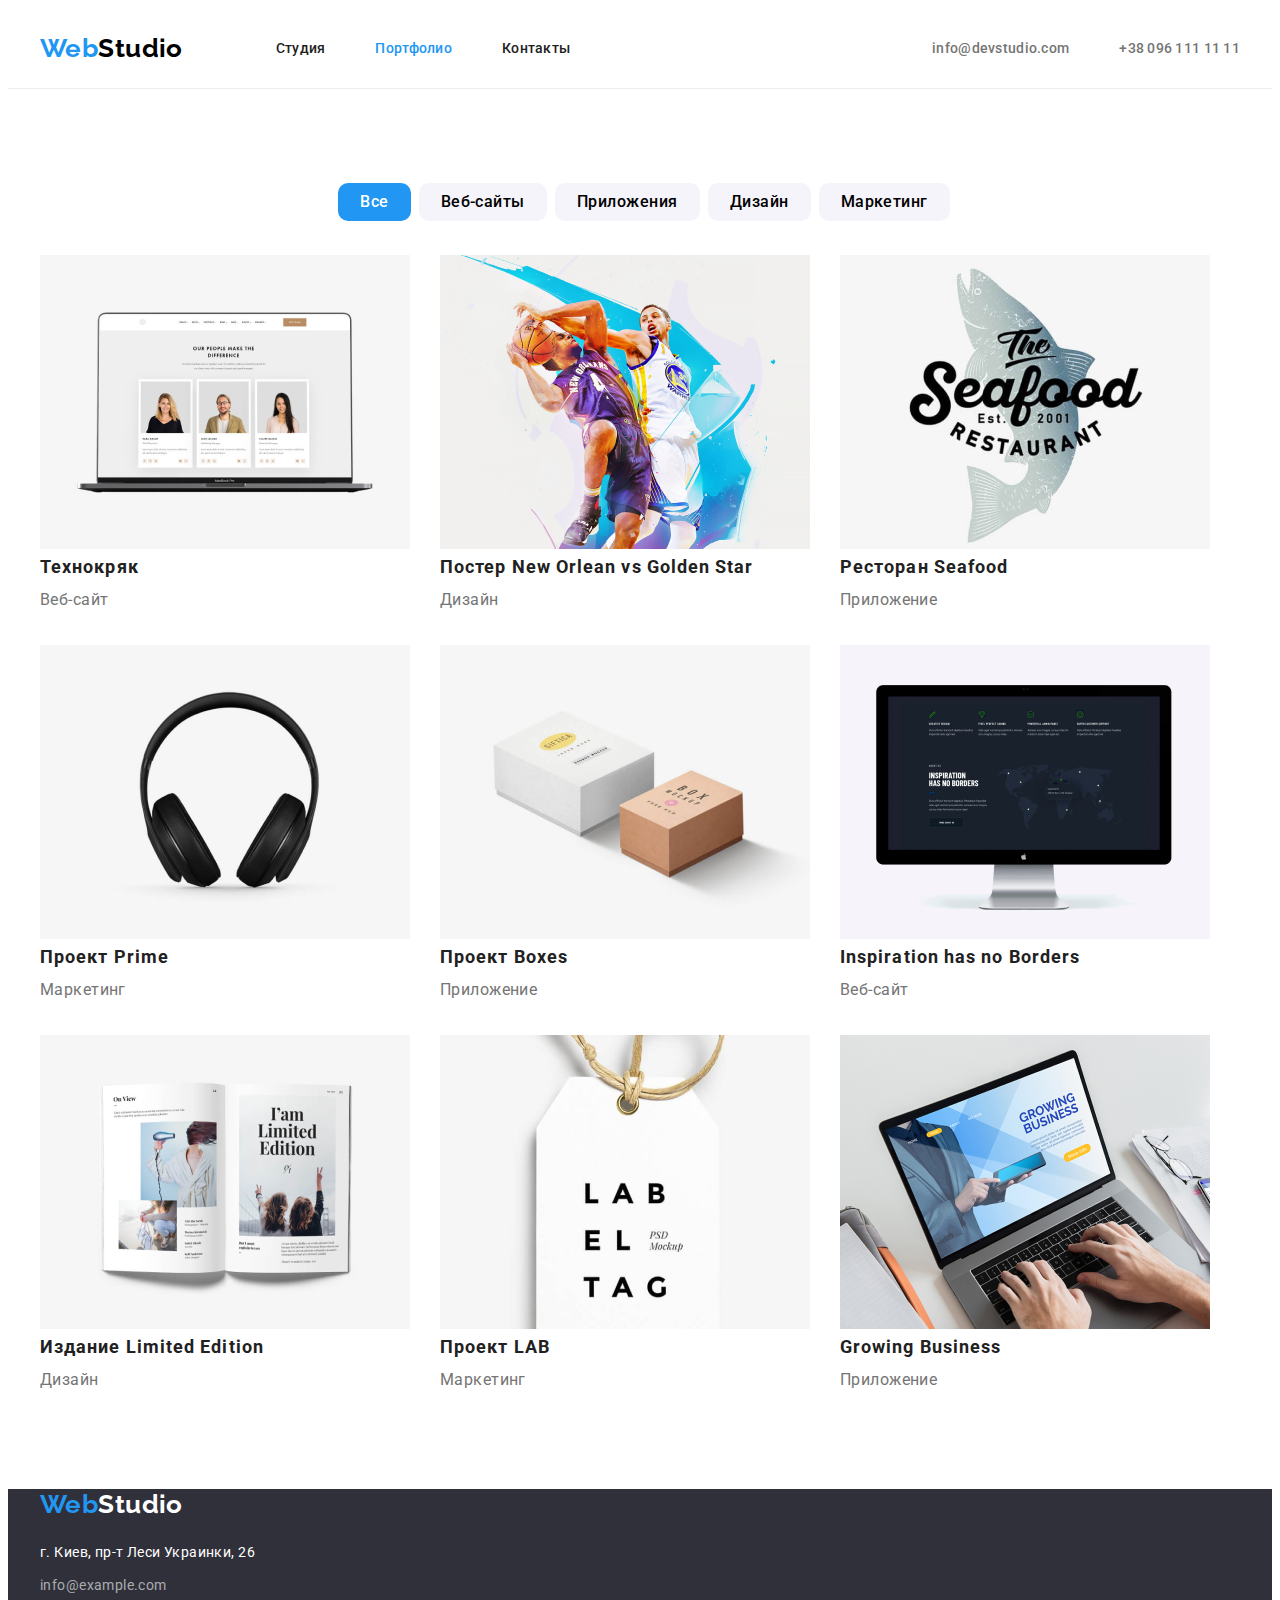
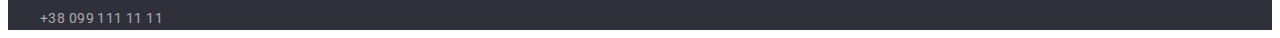
==== commit 2f6e6495: "end" ====
--- a/portfolio.html
+++ b/portfolio.html
@@ -54,7 +54,7 @@
     <!-- main -->
     <main>
       <section class="section">
-        <div class="container filter_btn_div">
+        <div class="container">
           <h1 class="visually-hidden">text</h1>
           <!-- button sect -->
           <ul class="filter_button_block">
--- a/styles/styles.css
+++ b/styles/styles.css
@@ -364,13 +364,13 @@
 
   /* text-align: center; */
 }
-.filter_btn_div {
-  align-items: center;
-}
+
 .filter_button_block {
   display: flex;
   padding-bottom: 34px;
-  /* padding-left: 495px; */
+
+  /* выравнивание кнопок */
+  justify-content: center;
 }
 
 .btn_filter {
@@ -398,11 +398,13 @@
   flex-wrap: wrap;
   gap: 30px;
   /* !!flex-basis didn't work!! */
-  flex-basis: calc((100% - 40px) / 3);
-
-}
+  /* flex-basis: calc((100% - 40px) / 3); */
+}
+
 .filter_img {
-  /* margin-left: 30px; */
+  /* если добавить border то в сетке будет 2 картинки */
+  /* background: #ffffff;
+  border: 1px solid #eeeeee; */
 }
 
 .img_text {
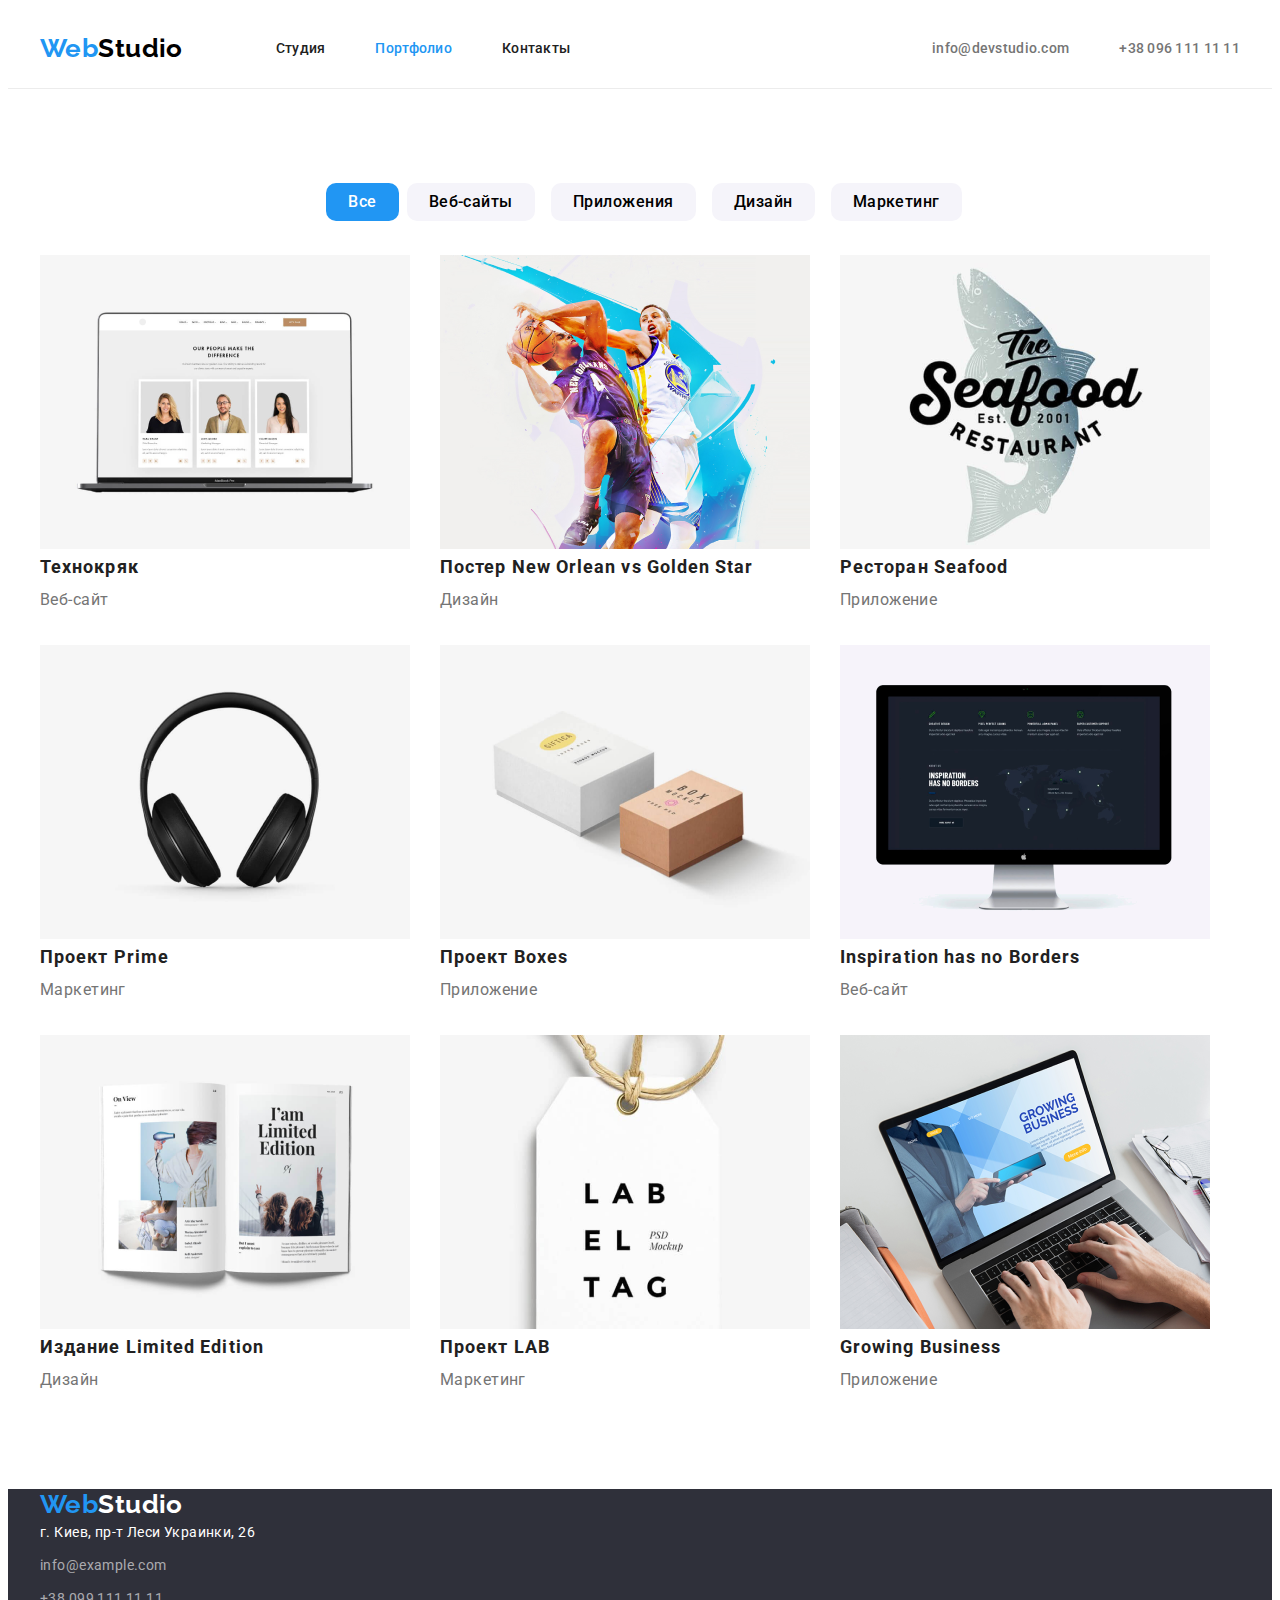
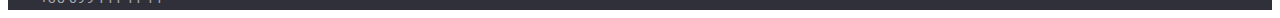
==== commit 5ec6d260: "1" ====
--- a/portfolio.html
+++ b/portfolio.html
@@ -58,19 +58,19 @@
           <h1 class="visually-hidden">text</h1>
           <!-- button sect -->
           <ul class="filter_button_block">
-            <li>
+            <li class="filter_button">
               <button type="button" class="btn_filter current_btn">Все</button>
             </li>
             <li>
               <button type="button" class="btn_filter">Веб-сайты</button>
             </li>
-            <li>
+            <li class="filter_button">
               <button type="button" class="btn_filter">Приложения</button>
             </li>
-            <li>
+            <li class="filter_button">
               <button type="button" class="btn_filter">Дизайн</button>
             </li>
-            <li>
+            <li class="filter_button">
               <button type="button" class="btn_filter">Маркетинг</button>
             </li>
           </ul>
--- a/styles/styles.css
+++ b/styles/styles.css
@@ -89,7 +89,7 @@
   align-items: center;
 }
 .our_team_text_container {
-  padding: 30px;
+  padding: 30px 0;
 }
 .section {
   padding-top: 94px;
@@ -233,13 +233,15 @@
 
 .traits_list_block {
   display: flex;
-  height: 101px;
+  gap: 30px;
 }
 .trait_text {
   font-weight: 700;
   font-size: 14px;
   line-height: calc(16 / 14);
   text-transform: uppercase;
+
+  margin-bottom: 10px;
 }
 .trait_downer_text {
   width: 270px;
@@ -250,10 +252,8 @@
 }
 
 .wawd_block {
-  /* width: 1170px; */
-  /* height: 386px; */
-  /* padding: 94px 0; */
-  text-align: center;
+  text-align: center;
+  padding-top: 0;
 }
 .wawd_tittle {
   /* width: 376px; */
@@ -266,7 +266,7 @@
 }
 .wawd_list {
   display: flex;
-  padding-top: 50px;
+  margin-top: 50px;
   /* margin-left: 0px; */
 }
 
@@ -275,14 +275,13 @@
 }
 
 .our_team_sect {
-  margin-top: 94px;
-  padding-bottom: 94px;
+  /* padding-bottom: 94px; */
   text-align: center;
   background-color: var(--our_team_bg_col);
 }
 .our_team_text {
-  margin: 0 auto;
-  padding-top: 94px;
+  /* margin: 0 auto; */
+  /* padding-top: 94px; */
 
   font-weight: 700;
   font-size: 36px;
@@ -290,22 +289,27 @@
 }
 .our_team_list_block {
   display: flex;
-  padding-top: 50px;
+  margin-top: 50px;
 }
 .our_team_pic {
   margin-left: 30px;
-  background: #ffffff;
+  background-color: #ffffff;
   /* material shadow v1 */
 
   box-shadow: 0px 1px 3px rgba(0, 0, 0, 0.12), 0px 1px 1px rgba(0, 0, 0, 0.14),
     0px 2px 1px rgba(0, 0, 0, 0.2);
   border-radius: 0px 0px 4px 4px;
+}
+.our_team_pic:first-child{
+  margin-left: 0;
 }
 .our_team_name_text {
   font-weight: 500;
   font-size: 16px;
   line-height: calc(19 / 16);
   text-align: center;
+
+  margin-bottom: 10px;
 }
 .our_team_job_tittle {
   font-weight: 400;
@@ -320,6 +324,7 @@
 
 .footer {
   /* height: 252px; */
+padding-bottom: 60px 0;
 
   background-color: var(--main_bg_col);
 }
@@ -338,11 +343,9 @@
 .footer_Studio {
   color: var(--white);
 }
-.footer_contacts_block {
-  padding-top: 20px;
-}
+
 .footer_contacts_item:not(:first-child) {
-  padding-top: 9px;
+  margin-top: 9px;
 }
 
 .footer_map {
@@ -371,6 +374,12 @@
 
   /* выравнивание кнопок */
   justify-content: center;
+}
+.filter_button{
+  margin-left: 8px;
+}
+.filter_button:first-child{
+  margin-left: 0;
 }
 
 .btn_filter {
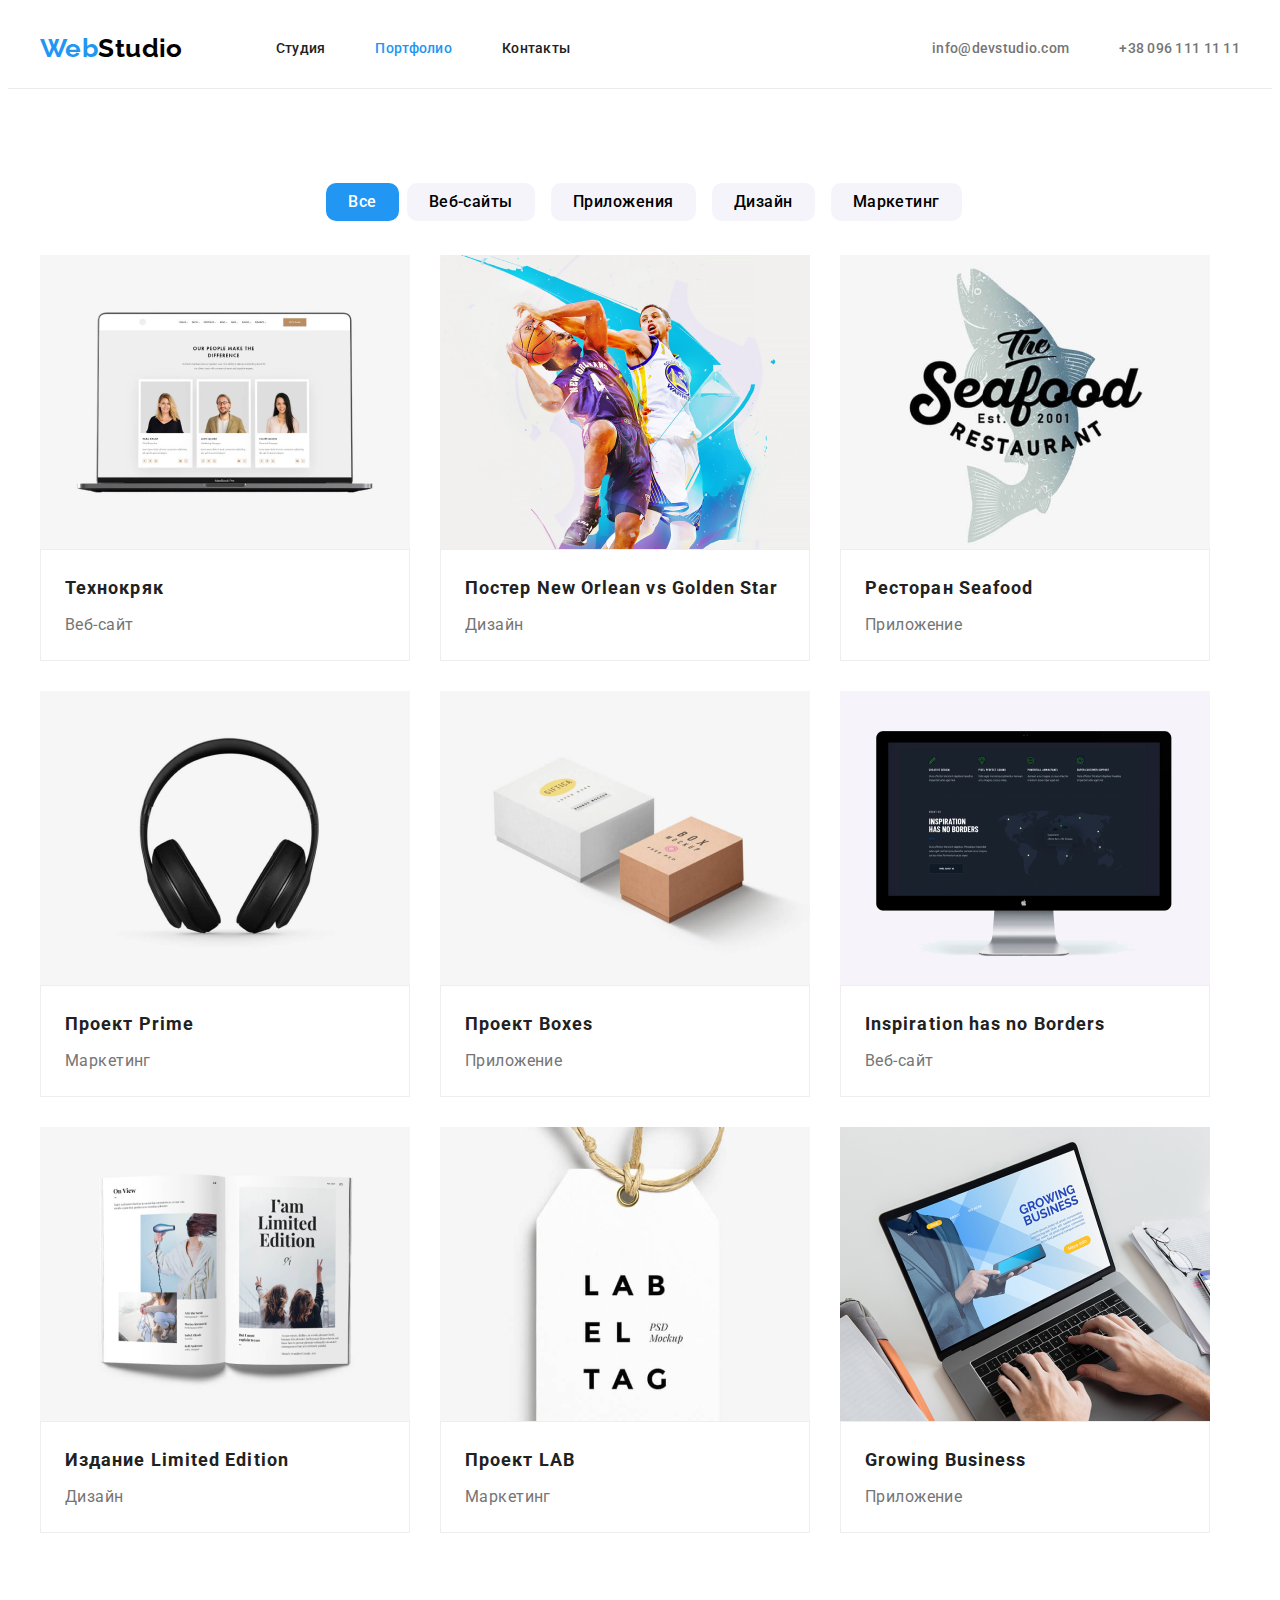
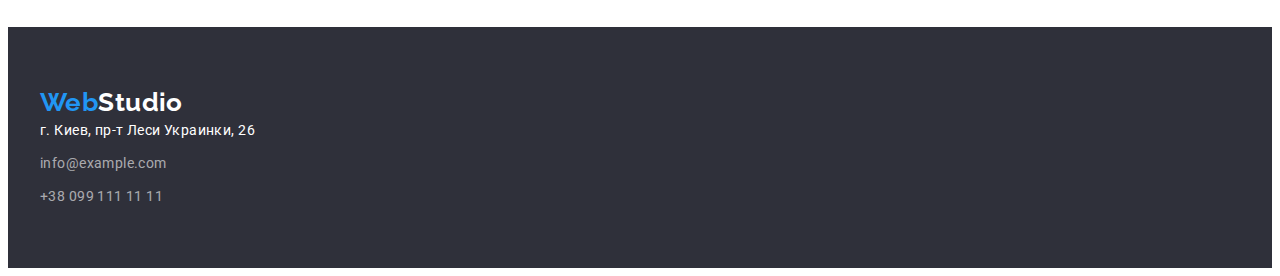
==== commit e8c283d3: "edit portfolio page" ====
--- a/portfolio.html
+++ b/portfolio.html
@@ -78,65 +78,83 @@
           <ul class="filter_img_block">
             <li class="filter_img">
               <a href="#">
-                <img src="./images/portfolio/img1.png" alt="portfolio_pic" />
-                <h2 class="img_text">Технокряк</h2>
-                <p class="img_downer_text">Веб-сайт</p>
+                <img src="./images/portfolio/img1.jpg" alt="portfolio_pic" />
+                <div class="filter_img_text">
+                  <h2 class="img_text">Технокряк</h2>
+                  <p class="img_downer_text">Веб-сайт</p>
+                </div>
               </a>
             </li>
             <li class="filter_img">
               <a href="#">
-                <img src="./images/portfolio/img2.png" alt="portfolio_pic" />
-                <h2 class="img_text">Постер New Orlean vs Golden Star</h2>
-                <p class="img_downer_text">Дизайн</p>
+                <img src="./images/portfolio/img2.jpg" alt="portfolio_pic" />
+                <div class="filter_img_text">
+                  <h2 class="img_text">Постер New Orlean vs Golden Star</h2>
+                  <p class="img_downer_text">Дизайн</p>
+                </div>
               </a>
             </li>
             <li class="filter_img">
               <a href="#">
-                <img src="./images/portfolio/img3.png" alt="portfolio_pic" />
-                <h2 class="img_text">Ресторан Seafood</h2>
-                <p class="img_downer_text">Приложение</p>
+                <img src="./images/portfolio/img3.jpg" alt="portfolio_pic" />
+                <div class="filter_img_text">
+                  <h2 class="img_text">Ресторан Seafood</h2>
+                  <p class="img_downer_text">Приложение</p>
+                </div>
               </a>
             </li>
             <li class="filter_img">
               <a href="#">
-                <img src="./images/portfolio/img4.png" alt="portfolio_pic" />
-                <h2 class="img_text">Проект Prime</h2>
-                <p class="img_downer_text">Маркетинг</p>
+                <img src="./images/portfolio/img4.jpg" alt="portfolio_pic" />
+                <div class="filter_img_text">
+                  <h2 class="img_text">Проект Prime</h2>
+                  <p class="img_downer_text">Маркетинг</p>
+                </div>
               </a>
             </li>
             <li class="filter_img">
               <a href="#">
-                <img src="./images/portfolio/img5.png" alt="portfolio_pic" />
-                <h2 class="img_text">Проект Boxes</h2>
-                <p class="img_downer_text">Приложение</p>
+                <img src="./images/portfolio/img5.jpg" alt="portfolio_pic" />
+                <div class="filter_img_text">
+                  <h2 class="img_text">Проект Boxes</h2>
+                  <p class="img_downer_text">Приложение</p>
+                </div>
               </a>
             </li>
             <li class="filter_img">
               <a href="#">
-                <img src="./images/portfolio/img6.png" alt="portfolio_pic" />
-                <h2 class="img_text">Inspiration has no Borders</h2>
-                <p class="img_downer_text">Веб-сайт</p>
+                <img src="./images/portfolio/img6.jpg" alt="portfolio_pic" />
+                <div class="filter_img_text">
+                  <h2 class="img_text">Inspiration has no Borders</h2>
+                  <p class="img_downer_text">Веб-сайт</p>
+                </div>
               </a>
             </li>
             <li class="filter_img">
               <a href="#">
-                <img src="./images/portfolio/img7.png" alt="portfolio_pic" />
-                <h2 class="img_text">Издание Limited Edition</h2>
-                <p class="img_downer_text">Дизайн</p>
+                <img src="./images/portfolio/img7.jpg" alt="portfolio_pic" />
+                <div class="filter_img_text">
+                  <h2 class="img_text">Издание Limited Edition</h2>
+                  <p class="img_downer_text">Дизайн</p>
+                </div>
               </a>
             </li>
             <li class="filter_img">
               <a href="#">
-                <img src="./images/portfolio/img8.png" alt="portfolio_pic" />
-                <h2 class="img_text">Проект LAB</h2>
-                <p class="img_downer_text">Маркетинг</p>
+                <img src="./images/portfolio/img8.jpg" alt="portfolio_pic" />
+                <div class="filter_img_text">
+                  <h2 class="img_text">Проект LAB</h2>
+                  <p class="img_downer_text">Маркетинг</p>
+                </div>
               </a>
             </li>
             <li class="filter_img">
               <a href="#"
-                ><img src="./images/portfolio/img9.png" alt="portfolio_pic" />
-                <h2 class="img_text">Growing Business</h2>
-                <p class="img_downer_text">Приложение</p>
+                ><img src="./images/portfolio/img9.jpg" alt="portfolio_pic" />
+                <div class="filter_img_text">
+                  <h2 class="img_text">Growing Business</h2>
+                  <p class="img_downer_text">Приложение</p>
+                </div>
               </a>
             </li>
           </ul>
--- a/styles/styles.css
+++ b/styles/styles.css
@@ -300,7 +300,7 @@
     0px 2px 1px rgba(0, 0, 0, 0.2);
   border-radius: 0px 0px 4px 4px;
 }
-.our_team_pic:first-child{
+.our_team_pic:first-child {
   margin-left: 0;
 }
 .our_team_name_text {
@@ -324,7 +324,7 @@
 
 .footer {
   /* height: 252px; */
-padding-bottom: 60px 0;
+  padding: 60px 0;
 
   background-color: var(--main_bg_col);
 }
@@ -375,10 +375,10 @@
   /* выравнивание кнопок */
   justify-content: center;
 }
-.filter_button{
+.filter_button {
   margin-left: 8px;
 }
-.filter_button:first-child{
+.filter_button:first-child {
   margin-left: 0;
 }
 
@@ -411,9 +411,14 @@
 }
 
 .filter_img {
-  /* если добавить border то в сетке будет 2 картинки */
-  /* background: #ffffff;
-  border: 1px solid #eeeeee; */
+  width: 370px;
+}
+
+.filter_img_text {
+  padding: 20px 24px;
+
+  background: #ffffff;
+  border: 1px solid #eeeeee;
 }
 
 .img_text {
@@ -422,6 +427,8 @@
   line-height: calc(36 / 18);
   color: var(--text_col);
   letter-spacing: 0.06em;
+
+  margin-bottom: 4px;
 }
 .img_downer_text {
   font-size: 16px;
